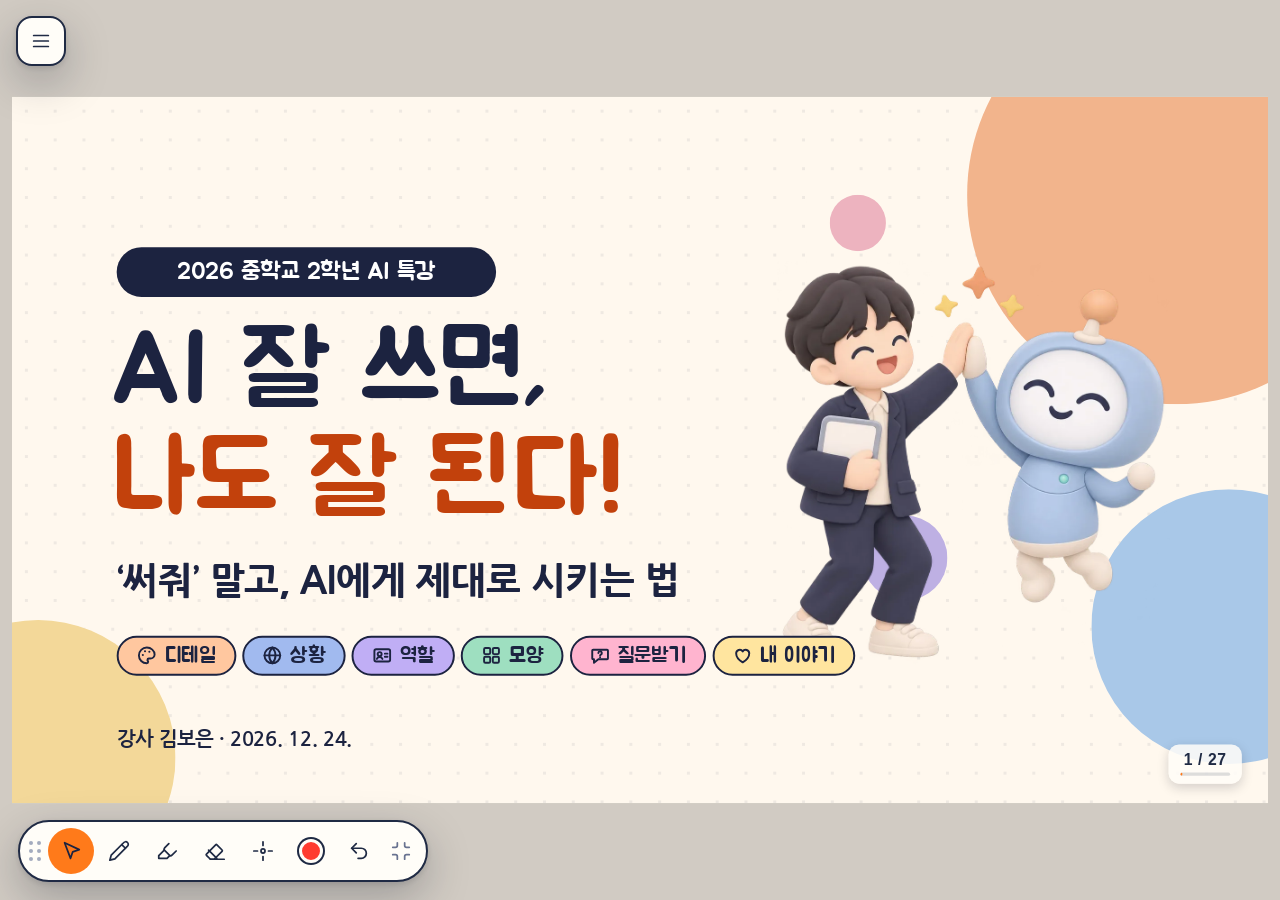
==== decks/2026-12-24-ai-prompt-class/index.html @ d8cb33c3 "프롬프트 특강 미션 2 따라 해 봐요: 보기를 수업 설계 전체 목록(세계관 10·가진 것 7·제약 6·음식 10)으로 늘리고 묶음을 가로 줄로 Co-Authored-By: Clau" ====
<!DOCTYPE html>
<html lang="ko">
<head>
<meta charset="utf-8">
<meta name="viewport" content="width=device-width, initial-scale=1">
<title>AI 잘 쓰면, 나도 잘 된다! · 중2 프롬프트 특강</title>
<link rel="preconnect" href="https://fonts.googleapis.com">
<link rel="preconnect" href="https://fonts.gstatic.com" crossorigin>
<link rel="stylesheet" href="https://fonts.googleapis.com/css2?family=Jua&family=Nanum+Gothic:wght@400;700;800&display=swap">
<style id="hz-engine-style">
/* ===== ENGINE v3.3 ===== */
/* HTMLzip 슬라이드 엔진 스타일
   - 필통·메뉴·필기·편집 UI와 모션 동작에 필요한 최소 스타일만 담는다.
   - 슬라이드의 외형(글자·색·배경)은 덱 디자인이 정한다.
   - 엔진 클래스는 모두 hz- 접두사를 쓴다. */

/* ---------- 슬라이드 구조 (JS가 없어도 내용이 보이도록) ---------- */
:where(#deck) > .slide {
  position: relative; width: 1920px; height: 1080px; overflow: hidden;
  margin: 0 auto 40px; box-sizing: border-box;
}
:where(#deck, .hz-mini) > .slide { background: var(--bg, #fff); color: var(--fg, #111); }
:is(#deck, .hz-mini) > .slide > :not(.notes) { position: absolute; box-sizing: border-box; }
:where(#deck, .hz-mini) > .slide > * { margin: 0; }
:is(#deck, .hz-mini) > .slide > .notes { display: none; }

/* ---------- 무대 ---------- */
html.hz-on, html.hz-on body {
  margin: 0; height: 100%; overflow: hidden; touch-action: none; -webkit-tap-highlight-color: transparent;
  background: var(--letterbox, color-mix(in srgb, var(--bg, #111) 82%, #000));
}
html.hz-on #deck {
  position: fixed; left: 0; top: 0; width: 1920px; height: 1080px; overflow: hidden;
  transform-origin: 0 0; transform: translate(var(--hz-x, 0px), var(--hz-y, 0px)) scale(var(--hz-s, 1));
  user-select: none; -webkit-user-select: none; -webkit-touch-callout: none; z-index: 1; contain: layout;
}
html.hz-on #deck > .slide { position: absolute; inset: 0; margin: 0; display: none; }
html.hz-on #deck > .slide.hz-active,
html.hz-on #deck > .slide.hz-leaving,
html.hz-on #deck > .slide.hz-measure { display: block; }
html.hz-on #deck > .slide.hz-measure { visibility: hidden; z-index: -1; }
html.hz-on #deck > .slide.hz-top { z-index: 2; }
html.hz-on #deck > .slide.hz-leaving, html.hz-on #deck > .slide.hz-top { backface-visibility: hidden; }

/* 등장 전·퇴장 후 상태 (엔진이 붙이는 클래스로만) */
html.hz-on .hz-pre, html.hz-on .hz-gone { visibility: hidden; }
html.hz-on .hz-struck { opacity: .38; }
.hz-fx-rel { position: relative; }
.hz-fx-host { isolation: isolate; }
.hz-fx-color, .hz-fx-color * { color: var(--accent, #3b6cf6) !important; }

/* 글자 나누기 */
.hz-w { display: inline-block; white-space: pre; }
.hz-c { display: inline-block; white-space: pre; }
.hz-caret {
  display: inline-block; width: .08em; height: 1em; margin-left: .04em; vertical-align: -.12em;
  background: currentColor; animation: hz-blink 1s steps(1) infinite;
}

/* 강조 효과 런타임 요소 */
.hz-fx-hl, .hz-fx-ul, .hz-fx-strike { position: absolute; pointer-events: none; z-index: -1; transform-origin: 0 50%; }
.hz-fx-hl { background: var(--highlight, color-mix(in srgb, var(--accent, #3b6cf6) 34%, transparent)); border-radius: .14em; }
.hz-fx-ul { background: var(--accent, #3b6cf6); border-radius: 99px; }
.hz-fx-strike { background: currentColor; border-radius: 99px; z-index: 1; }
.hz-fx-layer { position: absolute; inset: 0; pointer-events: none; }
.hz-spotlight { position: absolute; border-radius: 18px; box-shadow: 0 0 0 4000px rgba(0, 0, 0, .64); }
.hz-fx-circle { position: absolute; overflow: visible; }
.hz-fx-circle path { fill: none; stroke: var(--accent, #3b6cf6); stroke-width: 7; stroke-linecap: round; }

/* 배경 움직임 */
.hz-amb { position: absolute; inset: 0; overflow: hidden; pointer-events: none; }
.hz-blob { position: absolute; border-radius: 50%; filter: blur(70px); background: var(--accent, #3b6cf6); }
.hz-blob:nth-child(3n+2) { background: var(--accent-2, var(--fg, #888)); }
.hz-amb-grad {
  position: absolute; left: -50%; top: -50%; width: 200%; height: 200%;
  background:
    radial-gradient(closest-side at 30% 35%, color-mix(in srgb, var(--accent, #3b6cf6) 30%, transparent), transparent),
    radial-gradient(closest-side at 70% 65%, color-mix(in srgb, var(--accent-2, #6aa3ff) 26%, transparent), transparent);
}
.hz-amb canvas { position: absolute; inset: 0; width: 100%; height: 100%; }
.hz-sparkle { position: absolute; pointer-events: none; color: var(--accent-2, #ffd34d); font-size: 34px; line-height: 1; z-index: 3; }

/* ---------- 상호작용 ---------- */
[data-interact] { cursor: pointer; }
[data-interact="flip"] { perspective: 1800px; }
[data-interact="flip"] > .front, [data-interact="flip"] > .back {
  position: absolute; inset: 0; backface-visibility: hidden; -webkit-backface-visibility: hidden;
  transition: transform .7s cubic-bezier(.2, .8, .2, 1);
}
[data-interact="flip"] > .back { transform: rotateY(180deg); }
[data-interact="flip"].hz-flipped > .front { transform: rotateY(-180deg); }
[data-interact="flip"].hz-flipped > .back { transform: rotateY(0deg); }
html.hz-m-off [data-interact="flip"] > * { transition: none; }

.hz-cover {
  position: absolute; inset: 0; z-index: 6; display: flex; align-items: center; justify-content: center;
  background: var(--cover-bg, var(--accent, #3b6cf6)); color: var(--cover-fg, #fff);
  font-size: var(--cover-size, 40px); font-weight: 700; border-radius: inherit; cursor: pointer; text-align: center; padding: 0 24px;
}
[data-option] { cursor: pointer; }
.hz-correct { outline: 6px solid #22c55e; outline-offset: 6px; }
.hz-wrong { opacity: .42; }
[data-interact="zoom"] { cursor: zoom-in; }
.hz-zoomed { z-index: 50 !important; cursor: zoom-out; }
.hz-backdrop { position: absolute; inset: 0; z-index: 49; background: rgba(0, 0, 0, .66); }
[data-spot] {
  position: absolute; width: 40px; height: 40px; margin: -20px 0 0 -20px; border-radius: 50%;
  background: var(--accent, #3b6cf6); border: 4px solid #fff; box-sizing: border-box;
  animation: hz-ping 1.8s ease-out infinite; cursor: pointer; z-index: 2;
}
/* 점은 작게 보이되, 손가락으로 누르는 범위는 넓게 (무대 기준 100px) */
[data-spot]::before { content: ""; position: absolute; left: 50%; top: 50%; width: 100px; height: 100px; margin: -50px 0 0 -50px; border-radius: 50%; }
.hz-tip {
  position: absolute; z-index: 8; max-width: 420px; padding: 14px 20px; border-radius: 14px;
  background: #111; color: #fff; font-size: 26px; line-height: 1.4; box-shadow: 0 16px 40px rgba(0, 0, 0, .35);
  pointer-events: none;
}
.hz-hint {
  position: absolute; right: -14px; top: -18px; z-index: 7; padding: 6px 14px; border-radius: 99px;
  background: #111; color: #fff; font-size: 28px; font-weight: 700; line-height: 1.2; pointer-events: none;
  animation: hz-bob 1.6s ease-in-out infinite;
}
[data-spot] { transition: opacity .35s, scale .35s cubic-bezier(0.34, 1.56, 0.64, 1); }
.hz-spots-hidden [data-spot] { opacity: 0; scale: .2; pointer-events: none; }
.hz-spots-hidden { cursor: pointer; }
.hz-spot-zoom {
  position: absolute; right: 12px; bottom: 12px; z-index: 3; width: 64px; height: 64px; border-radius: 50%;
  border: 3px solid #fff; background: rgba(17, 17, 17, .72); color: #fff; font: 700 34px/1 system-ui, sans-serif;
  display: grid; place-items: center; cursor: zoom-in; padding: 0;
}
.hz-spot-zoom::before { content: ""; position: absolute; inset: -18px; }
.hz-zoomed .hz-spot-zoom { display: none; }
@media print { .hz-spot-zoom { display: none; } }
@media print { .hz-spots-hidden [data-spot] { opacity: 1; scale: 1; } }
html.hz-m-off [data-spot], html.hz-m-calm [data-spot],
html.hz-m-off .hz-hint, html.hz-m-calm .hz-hint, html.hz-m-off .hz-caret { animation: none; }

/* ---------- 수업 위젯 (§4.6) ----------
   기본 모양은 덱 변수(--bg, --fg, --accent, --accent-2, 있으면 --surface)를 따른다.
   모두 :where()로 감싸 특이도를 0으로 두었다. 덱 디자인에서 자유롭게 덮어쓴다.
   모양은 CSS만으로 그려서 저장 파일·썸네일·인쇄에도 그대로 보이고, 엔진은 움직임만 더한다.
   썸네일·점검(엔진 UI 안)과 무대에서 크기가 같도록 위젯 안쪽은 border-box로 고정한다. */
[data-widget], [data-widget] *, [data-widget]::before, [data-widget]::after, [data-widget] *::before, [data-widget] *::after { box-sizing: border-box; }

/* chat: AI 채팅 화면 모형. 말풍선(<p data-from="me|ai">)이 단계마다 나온다 */
:where([data-widget="chat"]) {
  display: flex; flex-direction: column; align-items: flex-start; gap: .5em;
  padding: 2.7em 1em 3.5em; overflow: hidden;
  background: var(--surface, #fff); color: var(--fg, #111); border-radius: 1em;
  box-shadow: 0 0 0 3px color-mix(in srgb, var(--fg, #111) 12%, transparent), 0 .5em 1.4em rgba(0, 0, 0, .12);
  line-height: 1.45;
}
:where([data-widget="chat"])::before {
  content: "AI 채팅"; position: absolute; left: 0; right: 0; top: 0; height: 2.6em; padding: 0 1em 0 2.4em;
  display: flex; align-items: center; font-size: .78em; font-weight: 700;
  border-bottom: 2px solid color-mix(in srgb, var(--fg, #111) 10%, transparent);
  background: radial-gradient(circle at 1.3em 50%, var(--accent, #3b6cf6) .34em, transparent .36em);
}
:where([data-widget="chat"][data-title])::before { content: attr(data-title); }
:where([data-widget="chat"])::after {
  content: "메시지를 입력하세요"; position: absolute; left: 1em; right: 1em; bottom: 1em; height: 2.6em;
  display: flex; align-items: center; padding: 0 3.4em 0 1.2em; border-radius: 1.3em; font-size: .78em;
  color: color-mix(in srgb, var(--fg, #111) 50%, transparent);
  background:
    radial-gradient(circle at calc(100% - 1.3em) 50%, var(--accent, #3b6cf6) .9em, transparent .93em),
    color-mix(in srgb, var(--fg, #111) 5%, var(--surface, #fff));
  box-shadow: inset 0 0 0 2px color-mix(in srgb, var(--fg, #111) 10%, transparent);
}
:where([data-widget="chat"]) > :where([data-from]) {
  position: relative; max-width: 84%; margin: 0; padding: .45em .8em; border-radius: .9em;
  overflow-wrap: anywhere; word-break: keep-all; transition: color .25s;
}
:where([data-widget="chat"]) > :where([data-from="me"]) {
  align-self: flex-end; background: var(--accent, #3b6cf6); color: var(--accent-ink, #fff); border-bottom-right-radius: .25em;
}
:where([data-widget="chat"]) > :where([data-from="ai"]) {
  background: color-mix(in srgb, var(--fg, #111) 7%, var(--surface, #fff)); border-bottom-left-radius: .25em;
}
/* 프로필 자리: 덱의 흔한 초기화(.slide p { margin: 0 })에 지지 않도록 이것만 특이도를 둔다 */
[data-widget="chat"] > [data-from="ai"] { margin-left: 1.8em; }
:where([data-widget="chat"]) > :where([data-from="ai"])::before {
  content: "AI"; position: absolute; left: -3.3em; bottom: 0; width: 2.6em; height: 2.6em; border-radius: 50%;
  display: grid; place-items: center; font-size: .52em; font-weight: 800; line-height: 1;
  background: var(--fg, #111); color: var(--bg, #fff);
}
/* 파일·사진을 보낸 말풍선: 앞에 문서 아이콘 */
:where([data-widget="chat"]) > :where([data-kind="doc"]) { padding-left: 2.2em; font-weight: 600; }
:where([data-widget="chat"]) > :where([data-kind="doc"])::after {
  content: ""; position: absolute; left: .75em; top: .58em; width: 1em; height: 1.2em; background: currentColor;
  -webkit-mask: url("data:image/svg+xml,%3Csvg xmlns='http://www.w3.org/2000/svg' viewBox='0 0 20 24' fill='none' stroke='black' stroke-width='2.2' stroke-linejoin='round'%3E%3Cpath d='M3 1.5h9.5L18 7v15.5H3z'/%3E%3Cpath d='M12.5 1.5V7H18M6.5 12.5h8M6.5 17h8'/%3E%3C/svg%3E") center / contain no-repeat;
  mask: url("data:image/svg+xml,%3Csvg xmlns='http://www.w3.org/2000/svg' viewBox='0 0 20 24' fill='none' stroke='black' stroke-width='2.2' stroke-linejoin='round'%3E%3Cpath d='M3 1.5h9.5L18 7v15.5H3z'/%3E%3Cpath d='M12.5 1.5V7H18M6.5 12.5h8M6.5 17h8'/%3E%3C/svg%3E") center / contain no-repeat;
}
/* AI 답: '입력 중' 점이 잠깐 보인 뒤 글이 나타난다 */
:where([data-widget="chat"]) > .hz-typing { color: transparent !important; min-width: 3.4em; }
:where([data-widget="chat"]) > .hz-typing > :not(.hz-dots), :where([data-widget="chat"]) > .hz-typing::after { visibility: hidden; }
.hz-dots { position: absolute; left: .8em; top: .45em; height: 1.45em; display: flex; align-items: center; gap: .26em; }
.hz-dots > i { width: .36em; height: .36em; border-radius: 50%; background: var(--fg, #111); animation: hz-dot 1s ease-in-out infinite; }
.hz-dots > i:nth-child(2) { animation-delay: .15s; }
.hz-dots > i:nth-child(3) { animation-delay: .3s; }
@keyframes hz-dot { 0%, 60%, 100% { transform: none; opacity: .3; } 30% { transform: translateY(-.25em); opacity: .85; } }

/* chapter: 섹션 시작 화면. data-num(큰 번호), data-part(꼬리표), 안에 제목과 부제 */
:where([data-widget="chapter"]) {
  display: flex; flex-direction: column; justify-content: center; align-items: flex-start; gap: 30px;
  padding: 0 160px; overflow: hidden; isolation: isolate;
  background: var(--accent, #3b6cf6); color: var(--accent-ink, #fff);
  background-image:
    radial-gradient(circle at 86% 18%, transparent 70px, color-mix(in srgb, var(--accent-ink, #fff) 30%, transparent) 72px 84px, transparent 86px),
    radial-gradient(circle at 95% 64%, color-mix(in srgb, var(--accent-2, #ffd34d) 85%, transparent) 0 22px, transparent 24px);
}
:where([data-widget="chapter"])::before {
  content: attr(data-num); position: absolute; right: 70px; bottom: 0; z-index: -1; pointer-events: none; overflow: hidden;
  font-size: 760px; font-weight: 900; line-height: .82; letter-spacing: -.05em; opacity: .16;
}
:where([data-widget="chapter"])::after {
  content: attr(data-part); order: -1; padding: 10px 30px; border-radius: 99px;
  background: var(--accent-ink, #fff); color: var(--accent, #3b6cf6); font-size: 34px; font-weight: 800; letter-spacing: .06em;
}
:where([data-widget="chapter"]:not([data-part]))::after { display: none; }
:where([data-widget="chapter"]) > :where(h1, h2) { margin: 0; font-size: 132px; line-height: 1.1; font-weight: 800; letter-spacing: -.02em; }
:where([data-widget="chapter"]) > :where(p) { margin: 0; font-size: 46px; line-height: 1.4; opacity: .92; }
.hz-ch-bands { position: absolute; inset: 0; z-index: 40; overflow: hidden; pointer-events: none; }
.hz-ch-bands > i { position: absolute; top: -10%; bottom: -10%; left: -32%; width: 24%; }
.hz-ch-fx { position: absolute; inset: 0; z-index: -1; pointer-events: none; }
.hz-ch-fx > * { position: absolute; }
.hz-ch-fx > .hz-ch-shape > i { display: block; width: 100%; height: 100%; box-sizing: border-box; }
.hz-ch-ring > i { border: 11px solid currentColor; border-radius: 50%; }
.hz-ch-dot > i { background: currentColor; border-radius: 50%; }
.hz-ch-plus > i { background: linear-gradient(currentColor, currentColor) center / 100% 24% no-repeat, linear-gradient(currentColor, currentColor) center / 24% 100% no-repeat; }
.hz-ch-bit { width: 22px; height: 12px; border-radius: 3px; }

/* autocomplete: 휴대폰 키보드 추천 단어 모형. 입력창·추천 단어·키보드는 엔진이 붙인다(hz-ac- 접두사, 저장할 때 빠짐) */
:where([data-widget="autocomplete"]) {
  display: flex; flex-direction: column; gap: 20px; padding: 28px; overflow: hidden; border-radius: 36px;
  background: var(--surface, #fff); color: var(--fg, #111);
  box-shadow: 0 0 0 3px color-mix(in srgb, var(--fg, #111) 12%, transparent), 0 .5em 1.4em rgba(0, 0, 0, .12);
}
:where(.hz-ac-field) {
  flex: none; min-height: 150px; padding: 18px 24px; border-radius: 20px; font-size: 46px; font-weight: 700; line-height: 1.35;
  background: color-mix(in srgb, var(--fg, #111) 4%, var(--surface, #fff)); box-shadow: inset 0 0 0 3px color-mix(in srgb, var(--fg, #111) 10%, transparent);
}
:where(.hz-ac-caret) { display: inline-block; width: 4px; height: 1em; margin-left: 4px; vertical-align: -.12em; background: var(--accent, #3b6cf6); animation: hz-blink 1s steps(1) infinite; }
:where(.hz-ac-sugg) { flex: none; display: grid; grid-template-columns: repeat(3, 1fr); border-radius: 18px; overflow: hidden; background: color-mix(in srgb, var(--fg, #111) 8%, var(--surface, #fff)); }
:where(.hz-ac-sugg) > span {
  min-height: 84px; display: flex; align-items: center; justify-content: center; padding: 10px; text-align: center;
  font-size: 36px; font-weight: 700; color: color-mix(in srgb, var(--fg, #111) 78%, var(--surface, #fff));
  border-right: 2px solid color-mix(in srgb, var(--fg, #111) 10%, transparent); transition: background .15s, color .15s;
}
:where(.hz-ac-sugg) > span:last-child { border-right: 0; }
:where(.hz-ac-sugg) > span:nth-child(2) { color: var(--fg, #111); font-weight: 800; }
:where(.hz-ac-sugg) > span.hz-ac-pick { background: var(--accent-2, #ffd34d); color: var(--fg, #111); }
:where(.hz-ac-kb) { flex: none; display: flex; flex-direction: column; gap: 10px; }
:where(.hz-ac-kb) > div { display: flex; justify-content: center; gap: 10px; }
:where(.hz-ac-kb) span {
  width: 64px; height: 58px; border-radius: 12px; display: flex; align-items: center; justify-content: center; font-size: 28px; font-weight: 700;
  background: color-mix(in srgb, var(--fg, #111) 5%, var(--surface, #fff)); color: color-mix(in srgb, var(--fg, #111) 70%, var(--surface, #fff));
  box-shadow: inset 0 0 0 2px color-mix(in srgb, var(--fg, #111) 10%, transparent);
}
html.hz-m-off .hz-ac-caret { animation: none; }

/* unlock: 잠금 카드 묶음. 단계 없는 카드는 늘 잠겨 있고(data-open이면 열림), 단계 카드는 그 단계 전까지 hz-locked */
:where([data-widget="unlock"]) { display: flex; gap: 22px; }
:where([data-widget="unlock"]) > :where([data-card]) { position: relative; transition: filter .35s, opacity .35s; }
:where([data-widget="unlock"]) > :where([data-card]:not([data-open]):not([data-step]), [data-card].hz-locked) { filter: grayscale(1); opacity: .62; }
:where([data-widget="unlock"]) > :where([data-card])::after, :where(.hz-ul-fly) {
  content: ""; position: absolute; right: 12px; top: 12px; z-index: 2; width: 58px; height: 58px; border-radius: 50%; pointer-events: none;
  background: var(--fg, #111) url("data:image/svg+xml,%3Csvg xmlns='http://www.w3.org/2000/svg' viewBox='0 0 24 24' fill='none' stroke='white' stroke-width='2.2' stroke-linecap='round' stroke-linejoin='round'%3E%3Crect x='5' y='10.5' width='14' height='10' rx='2'/%3E%3Cpath d='M8.5 10.5V7.5a3.5 3.5 0 0 1 7 0v3'/%3E%3C/svg%3E") center / 52% no-repeat;
  box-shadow: 0 0 0 4px var(--bg, #fff); display: none;
}
:where([data-widget="unlock"]) > :where([data-card]:not([data-open]):not([data-step]), [data-card].hz-locked)::after, :where(.hz-ul-fly) { display: block; }
:where(.hz-ul-burst) {
  position: absolute; left: -30%; top: -30%; width: 160%; height: 160%; border-radius: 50%; pointer-events: none; z-index: 3;
  background: radial-gradient(circle, color-mix(in srgb, var(--accent-2, #ffd34d) 85%, #fff) 0 22%, color-mix(in srgb, var(--accent-2, #ffd34d) 35%, transparent) 40%, transparent 66%);
}

.hz-wi { width: 1em; height: 1em; fill: none; stroke: currentColor; stroke-width: 2; stroke-linecap: round; stroke-linejoin: round; flex: none; vertical-align: -.14em; }

/* 그림 자리 (§6.3): 넣은 사진이 찌그러지지 않게 (특이도 0, 덱 디자인에서 바꿀 수 있다) */
:where(img[data-placeholder]) { object-fit: cover; }

/* 영상 파일이 없을 때 (§6.3) */
.hz-video-missing {
  position: absolute; inset: 0; z-index: 2; display: flex; flex-direction: column; align-items: center; justify-content: center; gap: 14px;
  padding: 30px; text-align: center; border-radius: inherit; box-sizing: border-box;
  background: #1b2033; color: #fff; border: 4px dashed rgba(255, 255, 255, .45); font-size: 44px; font-weight: 800; line-height: 1.3;
}
.hz-video-missing .hz-wi { width: 110px; height: 110px; stroke-width: 1.6; }
.hz-video-missing small { font-size: 30px; font-weight: 700; color: #d6dcf0; }

/* ---------- 엔진 UI 공통: 종이 패널 ---------- */
#hz-ui {
  --hz-font: Pretendard, "Pretendard Variable", "Apple SD Gothic Neo", "Malgun Gothic", "Noto Sans KR", system-ui, sans-serif;
  --hz-paper: #fffdf8; --hz-paper-2: #f3efe5; --hz-paper-3: #e8e2d4;
  --hz-ink: #1f2a44; --hz-sub: #687290; --hz-line: rgba(31, 42, 68, .14);
  --hz-accent: var(--accent, #3b6cf6); --hz-on-accent: var(--accent-ink, #fff);
  --hz-shadow: 0 16px 44px rgba(12, 18, 34, .26), 0 2px 6px rgba(12, 18, 34, .12);
  font-family: var(--hz-font); color: var(--hz-ink);
}
#hz-ui *, #hz-ui *::before, #hz-ui *::after { box-sizing: border-box; }
:where(#hz-ui) button { font-family: inherit; color: inherit; } /* 버튼 클래스의 글자색이 이기도록 구체도 0 */
#hz-ui svg.hz-i { width: 22px; height: 22px; fill: none; stroke: currentColor; stroke-width: 1.9; stroke-linecap: round; stroke-linejoin: round; flex: none; }
.hz-paper { background: var(--hz-paper); color: var(--hz-ink); box-shadow: var(--hz-shadow); border: 1px solid var(--hz-line); }

/* 필통: 아이콘만 담은 캡슐 */
.hz-case {
  position: fixed; z-index: 30; display: flex; align-items: center; gap: 2px; padding: 6px 8px 6px 4px;
  border-radius: 99px; background: var(--hz-paper); border: 2px solid var(--hz-ink); box-shadow: var(--hz-shadow);
  touch-action: none;
}
html.hz-case-v .hz-case { flex-direction: column; padding: 4px 6px 8px; }
.hz-grip { width: 22px; height: 40px; display: grid; grid-template-columns: repeat(2, 4px); grid-auto-rows: 4px; gap: 4px; align-content: center; justify-content: center; cursor: grab; touch-action: none; }
html.hz-case-v .hz-grip { width: 40px; height: 22px; grid-template-columns: repeat(3, 4px); }
.hz-grip i { width: 4px; height: 4px; border-radius: 50%; background: #a3abbe; }
.hz-tb {
  appearance: none; border: 0; background: transparent; cursor: pointer; padding: 0;
  width: 46px; height: 46px; border-radius: 50%; display: grid; place-items: center; flex: none;
}
.hz-tb:hover { background: var(--hz-paper-2); }
.hz-tb.hz-pressed { background: var(--hz-accent); color: var(--hz-on-accent); }
.hz-tb:focus-visible, .hz-tile:focus-visible, .hz-btn:focus-visible { outline: 3px solid var(--hz-accent); outline-offset: 1px; }
.hz-tb[data-cmd="fold"] { width: 34px; color: var(--hz-sub); }
.hz-swatch { display: block; width: 24px; height: 24px; border-radius: 50%; border: 3px solid var(--hz-paper); box-shadow: 0 0 0 2px var(--hz-ink); }
.hz-case-mini {
  position: fixed; z-index: 30; display: none; place-items: center; width: 58px; height: 58px; border-radius: 50%;
  background: var(--hz-paper); border: 2px solid var(--hz-ink); box-shadow: var(--hz-shadow), inset 0 0 0 4px var(--hz-paper), inset 0 0 0 6px var(--hz-accent);
  cursor: pointer; padding: 0; appearance: none;
}
html.hz-case-folded .hz-case { display: none; }
html.hz-case-folded .hz-case-mini { display: grid; }

/* 메뉴 버튼과 넘김 화살표 */
.hz-menu-btn {
  position: fixed; z-index: 31; left: 16px; top: 16px; width: 50px; height: 50px; border-radius: 16px; padding: 0;
  display: grid; place-items: center; cursor: pointer; appearance: none;
  background: var(--hz-paper); border: 2px solid var(--hz-ink); box-shadow: var(--hz-shadow);
}
.hz-menu-btn .hz-dot { position: absolute; right: -4px; top: -4px; width: 14px; height: 14px; border-radius: 50%; background: #f5a524; border: 2px solid var(--hz-paper); display: none; }
.hz-menu-btn.hz-has-issue .hz-dot { display: block; }
html.hz-drawer-open .hz-menu-btn { visibility: hidden; }
.hz-nav {
  position: fixed; z-index: 29; top: 50%; width: 58px; height: 96px; margin-top: -48px; padding: 0; border: 0; appearance: none; cursor: pointer;
  display: grid; place-items: center; border-radius: 20px; color: #fff; background: rgba(20, 26, 40, .32);
  backdrop-filter: blur(6px); opacity: 0; pointer-events: none; transition: opacity .3s ease;
}
.hz-nav svg.hz-i { width: 36px; height: 36px; stroke-width: 2.4; }
.hz-nav-l { left: 14px; } .hz-nav-r { right: 14px; }
html.hz-moving .hz-nav { opacity: 1; pointer-events: auto; }
.hz-nav:hover { background: rgba(20, 26, 40, .5); }
@media (hover: none) { .hz-nav { opacity: .5; pointer-events: auto; } }
html.hz-nonav .hz-nav, html.hz-editing .hz-nav, html.hz-drawer-open .hz-nav-l { display: none; }

/* 메뉴 서랍 */
.hz-drawer {
  position: fixed; z-index: 40; left: 0; top: 0; bottom: 0; width: 340px; display: flex; flex-direction: column;
  background: var(--hz-paper); border-radius: 0 26px 26px 0; box-shadow: 18px 0 50px rgba(12, 18, 34, .28);
  transform: translateX(-104%); transition: transform .24s cubic-bezier(.2, .8, .2, 1); visibility: hidden;
}
.hz-drawer.hz-open { transform: none; visibility: visible; }
.hz-dr-head { display: flex; align-items: center; gap: 8px; padding: 16px 14px 10px 18px; }
.hz-dr-tabs { flex: 1; display: flex; gap: 4px; padding: 4px; border-radius: 14px; background: var(--hz-paper-2); }
.hz-dr-tabs button {
  flex: 1; appearance: none; border: 0; height: 36px; border-radius: 11px; background: transparent; cursor: pointer;
  font-size: 15px; font-weight: 800; color: var(--hz-sub);
}
.hz-dr-tabs button.hz-sel { background: var(--hz-paper); color: var(--hz-ink); box-shadow: 0 1px 4px rgba(12, 18, 34, .14); }
.hz-dr-body { flex: 1; overflow-y: auto; padding: 4px 18px 24px; display: none; }
.hz-dr-body.hz-sel { display: block; }
.hz-dr-sec h4 { margin: 16px 2px 10px; font-size: 13px; font-weight: 800; color: var(--hz-sub); letter-spacing: .02em; }
.hz-tiles { display: grid; grid-template-columns: repeat(3, 1fr); gap: 10px; }
.hz-tile {
  appearance: none; border: 0; cursor: pointer; height: 92px; border-radius: 18px; padding: 8px 4px;
  background: var(--hz-paper-2); display: flex; flex-direction: column; align-items: center; justify-content: center; gap: 8px;
  font-size: 14px; font-weight: 800; line-height: 1.2; text-align: center; word-break: keep-all;
}
.hz-tile svg.hz-i { width: 28px; height: 28px; }
.hz-tile:hover { background: var(--hz-paper-3); }
.hz-tile.hz-pressed { background: var(--hz-ink); color: #fff; }
.hz-tile.hz-warn { box-shadow: inset 0 0 0 2px #f5a524; }
.hz-x { appearance: none; border: 0; background: transparent; width: 40px; height: 40px; border-radius: 12px; display: grid; place-items: center; cursor: pointer; }
.hz-x:hover { background: var(--hz-paper-2); }

/* 슬라이드 탭(썸네일) */
.hz-thumbs-tools { display: none; flex-wrap: wrap; gap: 6px; margin: 8px 0 12px; }
html.hz-editing .hz-thumbs-tools { display: flex; }
.hz-thumb { position: relative; margin: 0 0 14px; cursor: pointer; border-radius: 12px; padding: 4px; }
.hz-thumb-frame { width: 288px; height: 162px; overflow: hidden; border-radius: 10px; outline: 1px solid var(--hz-line); position: relative; }
.hz-thumb.hz-cur .hz-thumb-frame { outline: 3px solid var(--hz-accent); }
.hz-thumb.hz-hid .hz-thumb-frame { opacity: .35; }
.hz-thumb.hz-hid .hz-thumb-label::after { content: " · 숨김"; }
.hz-thumb-label { font-size: 13px; font-weight: 700; color: var(--hz-sub); margin-top: 6px; white-space: nowrap; overflow: hidden; text-overflow: ellipsis; }
.hz-thumb.hz-drop-before::before, .hz-thumb.hz-drop-after::after {
  content: ""; position: absolute; left: 4px; right: 4px; height: 3px; border-radius: 3px; background: var(--hz-accent);
}
.hz-thumb.hz-drop-before::before { top: -9px; }
.hz-thumb.hz-drop-after::after { bottom: -9px; }
.hz-thumb.hz-dragging { opacity: .4; }
.hz-thumb-grip {
  position: absolute; right: 10px; top: 10px; z-index: 2; width: 30px; height: 40px; border-radius: 10px;
  display: grid; grid-template-columns: repeat(2, 4px); grid-auto-rows: 4px; gap: 4px; align-content: center; justify-content: center;
  background: var(--hz-paper); box-shadow: 0 2px 8px rgba(12, 18, 34, .25); cursor: grab; touch-action: none;
}
.hz-thumb-grip i { width: 4px; height: 4px; border-radius: 50%; background: #8a93a8; }

/* 좁은 화면(태블릿)의 편집 화면: 서랍·속성 패널을 줄이고 도구 막대는 아이콘만 */
html.hz-compact.hz-editing .hz-drawer { width: 236px; }
html.hz-compact .hz-dr-body { padding-left: 14px; padding-right: 14px; }
html.hz-compact .hz-thumb-frame { width: 192px; height: 108px; }
html.hz-compact .hz-thumb-frame .hz-mini { transform: scale(.1); }
html.hz-compact .hz-thumbs-tools .hz-mini-btn { padding: 0 8px; }
html.hz-compact .hz-editbar { left: 236px; right: 0; padding: 0 6px; }
html.hz-compact .hz-editbar .hz-lbl { display: none; }
html.hz-compact .hz-editbar .hz-btn { min-width: 40px; padding: 0 4px; }
html.hz-compact .hz-editbar .hz-sep { margin: 0 2px; }
html.hz-compact .hz-props { width: 272px; top: 60px; }
.hz-mini {
  position: absolute; left: 0; top: 0; width: 1920px; height: 1080px; overflow: hidden;
  transform-origin: 0 0; pointer-events: none; background: var(--bg, #fff);
}
.hz-mini > .slide { position: absolute; inset: 0; display: block !important; overflow: hidden; margin: 0; }
.hz-thumb-frame .hz-mini { transform: scale(.15); }

/* 작은 버튼 (칠판 막대·타이머·패널 안) */
.hz-mini-btn {
  appearance: none; border: 0; background: transparent; cursor: pointer;
  height: 34px; min-width: 34px; padding: 0 10px; border-radius: 99px; font-size: 13px; font-weight: 700;
  display: inline-flex; align-items: center; justify-content: center; gap: 5px;
}
.hz-mini-btn:hover { background: var(--hz-paper-2); }
.hz-mini-btn svg.hz-i { width: 17px; height: 17px; }

/* ---------- 오버레이 (무대와 같은 좌표계) ---------- */
.hz-overlay {
  position: fixed; left: 0; top: 0; width: 1920px; height: 1080px; z-index: 10; pointer-events: none;
  transform-origin: 0 0; transform: translate(var(--hz-x, 0px), var(--hz-y, 0px)) scale(var(--hz-s, 1));
}
.hz-overlay canvas { position: absolute; left: 0; top: 0; width: 1920px; height: 1080px; }
.hz-board-bg { position: absolute; inset: 0; display: none; background: var(--board, #1f3029); }
.hz-board-bg::after {
  content: ""; position: absolute; inset: 0;
  background: radial-gradient(ellipse at 50% 40%, rgba(255, 255, 255, .05), transparent 70%);
}
html.hz-boarding .hz-board-bg { display: block; }
.hz-input { position: absolute; inset: 0; pointer-events: none; touch-action: none; }
html.hz-drawing .hz-input { pointer-events: auto; }
html.hz-tool-pen .hz-input, html.hz-tool-hl .hz-input { cursor: crosshair; }
html.hz-tool-eraser .hz-input, html.hz-tool-laser .hz-input { cursor: none; }
html.hz-editing .hz-ink, html.hz-editing .hz-board-bg { display: none; }
html.hz-full.hz-nocursor.hz-tool-hand, html.hz-full.hz-nocursor.hz-tool-hand * { cursor: none !important; }

/* 페이지 꼬리표 (무대 오른쪽 아래) */
.hz-page {
  position: absolute; right: 40px; bottom: 30px; z-index: 3; pointer-events: none;
  min-width: 112px; padding: 10px 18px 12px; border-radius: 16px; text-align: center;
  background: rgba(255, 253, 248, .86); color: #1f2a44; box-shadow: 0 6px 18px rgba(12, 18, 34, .18);
  font-family: Pretendard, "Apple SD Gothic Neo", "Malgun Gothic", "Noto Sans KR", sans-serif;
}
.hz-page b { display: block; font-size: 24px; font-weight: 800; letter-spacing: .04em; line-height: 1.1; }
.hz-page i { display: block; height: 5px; margin-top: 7px; border-radius: 99px; background: rgba(31, 42, 68, .15); overflow: hidden; }
.hz-page i span { display: block; height: 100%; width: 0; border-radius: 99px; background: var(--accent, #3b6cf6); transition: width .4s cubic-bezier(.2, .8, .2, 1); }
html.hz-full .hz-page { opacity: .55; }
html.hz-full.hz-nopage .hz-page { display: none; }

/* 칠판 막대 */
.hz-boardbar {
  position: fixed; z-index: 31; top: 16px; left: 50%; transform: translateX(-50%); display: none;
  align-items: center; gap: 2px; padding: 5px 6px 5px 18px; border-radius: 99px; font-size: 14px; font-weight: 800;
  background: var(--hz-paper); border: 2px solid var(--hz-ink); box-shadow: var(--hz-shadow);
}
html.hz-boarding .hz-boardbar { display: flex; }

/* ---------- 전체 화면: 슬라이드와 페이지 꼬리표만 ---------- */
html.hz-full .hz-chrome { display: none !important; }
html.hz-full.hz-reveal .hz-menu-btn.hz-chrome { display: grid !important; animation: hz-pop-in .2s ease-out; }
html.hz-full.hz-reveal:not(.hz-case-folded) .hz-case.hz-chrome { display: flex !important; animation: hz-pop-in .2s ease-out; }
html.hz-full.hz-reveal.hz-case-folded .hz-case-mini.hz-chrome { display: grid !important; animation: hz-pop-in .2s ease-out; }
html.hz-full.hz-reveal.hz-boarding .hz-boardbar.hz-chrome { display: flex !important; }

/* ---------- 팝오버·토스트·타이머 ---------- */
.hz-pop {
  position: fixed; z-index: 60; display: none; padding: 16px; min-width: 230px;
  background: var(--hz-paper); border: 1px solid var(--hz-line); border-radius: 20px; box-shadow: var(--hz-shadow);
}
.hz-pop.hz-show { display: block; animation: hz-fade-in .14s ease-out; }
.hz-pop h4 { margin: 0 0 8px; font-size: 12px; color: var(--hz-sub); font-weight: 800; }
.hz-row { display: flex; gap: 8px; align-items: center; flex-wrap: wrap; }
.hz-row + h4 { margin-top: 14px; }
.hz-sw { width: 32px; height: 32px; border-radius: 50%; border: 3px solid var(--hz-paper); cursor: pointer; padding: 0; box-shadow: 0 0 0 1px var(--hz-line); }
.hz-sw.hz-sel { box-shadow: 0 0 0 3px var(--hz-ink); }
.hz-wd { width: 46px; height: 36px; border-radius: 12px; border: 0; background: var(--hz-paper-2); cursor: pointer; display: flex; align-items: center; justify-content: center; }
.hz-wd.hz-sel { background: var(--hz-ink); }
.hz-wd i { display: block; border-radius: 99px; background: var(--hz-ink); width: 22px; }
.hz-wd.hz-sel i { background: #fff; }
.hz-emoji-grid { display: grid; grid-template-columns: repeat(8, 36px); gap: 4px; }
.hz-emoji-grid button { width: 36px; height: 36px; font-size: 22px; border: 0; background: transparent; border-radius: 8px; cursor: pointer; }
.hz-emoji-grid button:hover { background: var(--hz-paper-2); }
.hz-emoji-grid button { display: grid; place-items: center; padding: 0; color: var(--hz-ink); }
.hz-emoji-grid + h4 { margin-top: 14px; }

.hz-toast {
  position: fixed; z-index: 1100; top: 22px; left: 50%; transform: translate(-50%, -10px); opacity: 0;
  padding: 11px 20px; border-radius: 16px; background: #1f2a44; color: #fff;
  font-size: 14px; font-weight: 700; pointer-events: none; transition: opacity .2s, transform .2s;
  box-shadow: 0 10px 30px rgba(12, 18, 34, .3);
}
.hz-toast.hz-show { opacity: 1; transform: translate(-50%, 0); }
html.hz-editing .hz-toast { top: 76px; }

/* 그림 넣기 창 (§6.3) */
.hz-phbar {
  position: fixed; z-index: 1050; left: 50%; bottom: 22px; transform: translate(-50%, 12px); opacity: 0; pointer-events: none;
  display: flex; align-items: center; gap: 10px; max-width: calc(100vw - 32px); padding: 7px 7px 7px 18px; border-radius: 99px;
  background: var(--hz-paper); color: var(--hz-ink); border: 2px solid var(--hz-ink); box-shadow: var(--hz-shadow);
  font-size: 14px; font-weight: 800; transition: opacity .2s, transform .2s;
}
.hz-phbar.hz-show { opacity: 1; transform: translate(-50%, 0); pointer-events: auto; }
.hz-phbar .hz-b { height: 36px; border-radius: 99px; }
.hz-phbar .hz-x { width: 36px; height: 36px; border-radius: 50%; color: var(--hz-ink); }
.hz-modal.hz-ph-modal { width: min(900px, 100%); display: flex; flex-direction: column; overflow: hidden; }
.hz-ph-sum { font-weight: 700; }
.hz-ph-list { display: grid; gap: 10px; flex: 1 1 auto; min-height: 0; overflow: auto; padding-right: 4px; overscroll-behavior: contain; }
.hz-ph-row {
  display: grid; grid-template-columns: 190px minmax(0, 1fr); gap: 16px; align-items: start;
  padding: 12px; border: 1px solid var(--hz-line); border-radius: 16px; background: var(--hz-paper);
}
.hz-ph-row.hz-done { background: var(--hz-paper-2); }
.hz-ph-drop {
  appearance: none; width: 190px; height: 128px; display: grid; place-content: center; justify-items: center; gap: 6px; padding: 8px;
  border: 2px dashed #7d849c; border-radius: 12px; background: var(--hz-paper-2); color: var(--hz-sub);
  font-size: 12.5px; font-weight: 800; line-height: 1.35; text-align: center; cursor: pointer; overflow: hidden;
}
.hz-ph-drop .hz-i { width: 30px; height: 30px; }
.hz-ph-drop:hover, .hz-ph-drop.hz-over { border-color: var(--hz-accent); background: color-mix(in srgb, var(--hz-accent) 14%, var(--hz-paper)); color: var(--hz-ink); }
.hz-ph-drop.hz-filled { padding: 0; border-style: solid; border-color: var(--hz-line); }
.hz-ph-drop.hz-filled img { width: 100%; height: 100%; object-fit: cover; display: block; }
.hz-ph-drop.hz-busy { opacity: .5; pointer-events: none; }
.hz-modal .hz-ph-info p { margin: 0 0 6px; }
.hz-modal .hz-ph-where { font: 700 12.5px/1.4 ui-monospace, Menlo, Consolas, monospace; color: var(--hz-sub); }
.hz-modal .hz-ph-desc { font-size: 15px; font-weight: 800; line-height: 1.45; }
.hz-modal .hz-ph-terms { font-size: 13.5px; color: var(--hz-sub); }
.hz-ph-links { display: flex; flex-wrap: wrap; gap: 6px; margin: 2px 0 10px; }
.hz-ph-links a {
  font-size: 13px; font-weight: 800; color: var(--hz-ink); text-decoration: none; padding: 6px 12px;
  border-radius: 99px; border: 1px solid var(--hz-line); background: var(--hz-paper-2);
}
.hz-ph-links a:hover { background: var(--hz-paper-3); }
.hz-ph-acts { display: flex; flex-wrap: wrap; gap: 6px; }
.hz-ph-acts .hz-b { height: 34px; padding: 0 14px; font-size: 13px; background: var(--hz-paper); border: 1px solid var(--hz-line); }
.hz-ph-acts .hz-b:hover { background: var(--hz-paper-3); }
.hz-modal .hz-ph-note { margin: 14px 0 0; font-size: 13px; color: var(--hz-sub); }
@media (max-width: 640px) {
  .hz-ph-row { grid-template-columns: minmax(0, 1fr); }
  .hz-ph-drop { width: 100%; }
  .hz-phbar { font-size: 13px; }
}

.hz-timer {
  position: fixed; z-index: 32; top: 16px; right: 16px; display: none; align-items: center; gap: 2px;
  padding: 5px 6px 5px 16px; border-radius: 99px; background: var(--hz-paper); border: 2px solid var(--hz-ink); box-shadow: var(--hz-shadow);
}
.hz-timer.hz-show { display: flex; }
.hz-timer b { font: 800 21px/1 ui-monospace, "SF Mono", Menlo, Consolas, monospace; min-width: 78px; letter-spacing: .04em; }
.hz-timer small { font-size: 11px; color: var(--hz-sub); font-weight: 700; margin-right: 6px; }
.hz-timer.hz-timeup b { color: #e5484d; }

/* ---------- 모달 ---------- */
.hz-modal-wrap {
  position: fixed; inset: 0; z-index: 1000; display: none; align-items: center; justify-content: center;
  background: rgba(12, 18, 34, .45); padding: 16px;
}
.hz-modal-wrap.hz-show { display: flex; animation: hz-fade-in .15s ease-out; }
.hz-modal {
  width: min(760px, 100%); max-height: 86vh; overflow: auto; padding: 26px 30px; border-radius: 26px;
  background: var(--hz-paper); color: var(--hz-ink); box-shadow: 0 30px 80px rgba(12, 18, 34, .4);
}
.hz-modal h2 { margin: 0 0 16px; font-size: 22px; letter-spacing: -.02em; }
.hz-modal h3 { margin: 22px 0 10px; font-size: 14px; color: var(--hz-sub); font-weight: 800; }
.hz-modal p { margin: 0 0 14px; line-height: 1.6; }
.hz-modal table { width: 100%; border-collapse: collapse; font-size: 14px; }
.hz-modal td { padding: 7px 4px; border-bottom: 1px solid var(--hz-line); vertical-align: top; }
.hz-modal td:first-child { width: 42%; }
.hz-modal kbd {
  display: inline-block; min-width: 24px; padding: 2px 7px; margin: 1px 2px; border-radius: 7px; text-align: center;
  background: var(--hz-paper-2); border: 1px solid var(--hz-line); font: 700 12px/1.5 ui-monospace, Menlo, Consolas, monospace;
}
.hz-list { list-style: none; margin: 0; padding: 0; }
.hz-list li { display: flex; gap: 12px; align-items: baseline; padding: 11px 12px; border-radius: 12px; cursor: pointer; font-size: 15px; }
.hz-list li:hover { background: var(--hz-paper-2); }
.hz-list li.hz-cur { background: color-mix(in srgb, var(--hz-accent) 18%, transparent); }
.hz-list li .hz-n { color: var(--hz-sub); font: 700 13px/1 ui-monospace, Menlo, Consolas, monospace; min-width: 30px; }
.hz-list li.hz-hid { opacity: .45; }
.hz-modal-actions { display: flex; justify-content: flex-end; gap: 8px; margin-top: 20px; }
.hz-b {
  appearance: none; border: 0; background: var(--hz-paper-2); color: var(--hz-ink);
  height: 40px; padding: 0 18px; border-radius: 12px; font-size: 14px; font-weight: 800; cursor: pointer;
  display: inline-flex; align-items: center; gap: 6px;
}
.hz-b:hover { background: var(--hz-paper-3); }
.hz-b.hz-primary { background: var(--hz-ink); color: #fff; }
.hz-b.hz-danger { background: #e5484d; color: #fff; }
.hz-seg { display: inline-flex; padding: 4px; border-radius: 13px; background: var(--hz-paper-2); gap: 2px; flex-wrap: wrap; }
.hz-seg button { appearance: none; border: 0; background: transparent; height: 32px; padding: 0 14px; border-radius: 9px; font-size: 13px; font-weight: 800; cursor: pointer; color: var(--hz-sub); }
.hz-seg button.hz-sel { background: var(--hz-paper); color: var(--hz-ink); box-shadow: 0 1px 4px rgba(12, 18, 34, .16); }
.hz-setting { display: flex; justify-content: space-between; align-items: center; gap: 16px; padding: 13px 0; border-bottom: 1px solid var(--hz-line); font-size: 14px; font-weight: 700; flex-wrap: wrap; }
.hz-setting small { display: block; color: var(--hz-sub); font-size: 12px; font-weight: 500; margin-top: 3px; }

/* ---------- 발표자 보기 ---------- */
.hz-presenter-col {
  position: fixed; z-index: 28; top: 16px; bottom: 16px; right: 16px; width: var(--hz-pcol, 380px);
  display: none; flex-direction: column; gap: 14px; overflow: auto;
}
html.hz-presenter .hz-presenter-col { display: flex; }
.hz-pcard { background: var(--hz-paper); border-radius: 20px; padding: 14px 16px; box-shadow: var(--hz-shadow); }
.hz-pcard h4 { margin: 0 0 10px; font-size: 12px; color: var(--hz-sub); font-weight: 800; }
.hz-pnext { position: relative; width: 100%; aspect-ratio: 16 / 9; overflow: hidden; border-radius: 10px; outline: 1px solid var(--hz-line); }
.hz-pnotes { font-size: 17px; line-height: 1.65; white-space: pre-wrap; }
.hz-pclock { font: 800 30px/1 ui-monospace, "SF Mono", Menlo, Consolas, monospace; }

/* ---------- 편집 모드 ---------- */
html.hz-editing .hz-case, html.hz-editing .hz-case-mini, html.hz-editing .hz-menu-btn,
html.hz-editing .hz-presenter-col { display: none !important; }
html.hz-editing #deck > .slide > :not(.notes, [data-hz-runtime]) {
  outline: calc(1.5px * var(--hz-inv, 1)) dashed color-mix(in srgb, var(--accent, #3b6cf6) 55%, transparent);
  cursor: move;
}
html.hz-editing #deck [contenteditable="true"] {
  outline: calc(2px * var(--hz-inv, 1)) solid var(--accent, #3b6cf6) !important; cursor: text;
  user-select: text; -webkit-user-select: text;
}
html.hz-editing #deck [contenteditable="true"] * { user-select: text; -webkit-user-select: text; }
.hz-btn {
  appearance: none; border: 0; background: transparent; cursor: pointer;
  min-width: 52px; height: 50px; flex: none; border-radius: 13px; padding: 0 8px;
  display: flex; flex-direction: column; align-items: center; justify-content: center; gap: 5px;
  font-size: 11px; font-weight: 800; line-height: 1; white-space: nowrap;
}
.hz-btn:hover { background: var(--hz-paper-2); }
.hz-btn.hz-pressed { background: var(--hz-ink); color: #fff; }
.hz-sep { flex: none; width: 1px; height: 30px; margin: 0 5px; background: var(--hz-line); }
.hz-editbar {
  position: fixed; z-index: 35; top: 0; left: 340px; right: 320px; height: 60px; display: none; align-items: center; gap: 2px;
  padding: 0 10px; background: var(--hz-paper); border-bottom: 1px solid var(--hz-line); box-shadow: 0 6px 20px rgba(12, 18, 34, .12);
  overflow-x: auto; scrollbar-width: none;
}
html.hz-editing .hz-editbar { display: flex; }
.hz-editbar .hz-grow { flex: 1; }
.hz-props {
  position: fixed; z-index: 35; top: 0; right: 0; bottom: 0; width: 320px; display: none; flex-direction: column;
  background: var(--hz-paper); border-left: 1px solid var(--hz-line); box-shadow: -10px 0 30px rgba(12, 18, 34, .12); font-size: 13px;
}
html.hz-editing .hz-props { display: flex; }
html.hz-editing .hz-drawer { border-radius: 0; box-shadow: 10px 0 30px rgba(12, 18, 34, .12); }
.hz-tabs { display: flex; gap: 4px; margin: 12px 12px 0; padding: 4px; border-radius: 14px; background: var(--hz-paper-2); }
.hz-tabs button {
  flex: 1; appearance: none; border: 0; height: 34px; border-radius: 10px; cursor: pointer;
  background: transparent; color: var(--hz-sub); font-size: 13px; font-weight: 800;
}
.hz-tabs button.hz-sel { background: var(--hz-paper); color: var(--hz-ink); box-shadow: 0 1px 4px rgba(12, 18, 34, .14); }
.hz-props-body { flex: 1; overflow-y: auto; padding: 14px 18px 30px; }
.hz-props-body h5 { margin: 16px 0 8px; font-size: 11px; color: var(--hz-sub); font-weight: 800; letter-spacing: .04em; }
.hz-props-body h5:first-child { margin-top: 0; }
.hz-f { display: flex; align-items: center; gap: 8px; margin-bottom: 8px; }
.hz-f > label { width: 62px; flex: none; color: var(--hz-sub); font-size: 12px; font-weight: 700; }
.hz-f input[type="number"], .hz-f input[type="text"], .hz-f select, .hz-props textarea {
  flex: 1; min-width: 0; height: 34px; padding: 0 9px; border-radius: 10px; border: 1px solid var(--hz-line);
  background: #fff; color: var(--hz-ink); font: 13px var(--hz-font);
}
.hz-props textarea { width: 100%; height: 120px; padding: 9px; resize: vertical; line-height: 1.5; }
.hz-f input[type="color"] { width: 42px; height: 34px; padding: 2px; border-radius: 10px; border: 1px solid var(--hz-line); background: #fff; cursor: pointer; }
.hz-f input[type="range"] { flex: 1; accent-color: var(--hz-accent); }
.hz-f input[type="checkbox"] { width: 18px; height: 18px; accent-color: var(--hz-accent); }
.hz-f .hz-mini-btn { background: var(--hz-paper-2); border-radius: 10px; padding: 0 9px; }
.hz-f .hz-mini-btn.hz-sel { background: var(--hz-ink); color: #fff; }
.hz-hintx { color: var(--hz-sub); font-size: 12px; line-height: 1.55; margin: 6px 0 10px; }
.hz-grid2 { display: grid; grid-template-columns: 1fr 1fr; gap: 6px 10px; }
.hz-grid2 .hz-f > label { width: 18px; }

/* 선택 표시 (무대 좌표, 화면 배율과 상관없이 같은 굵기) */
.hz-sel-layer { position: absolute; inset: 0; pointer-events: none; }
.hz-selbox { position: absolute; outline: calc(2px * var(--hz-inv, 1)) solid var(--accent, #3b6cf6); }
.hz-selbox.hz-inner { outline-style: dashed; }
.hz-h {
  position: absolute; width: calc(14px * var(--hz-inv, 1)); height: calc(14px * var(--hz-inv, 1));
  transform: translate(-50%, -50%); background: #fff; pointer-events: auto;
  border: calc(2px * var(--hz-inv, 1)) solid var(--accent, #3b6cf6); border-radius: calc(3px * var(--hz-inv, 1));
}
.hz-h[data-h="nw"], .hz-h[data-h="se"] { cursor: nwse-resize; }
.hz-h[data-h="ne"], .hz-h[data-h="sw"] { cursor: nesw-resize; }
.hz-h[data-h="n"], .hz-h[data-h="s"] { cursor: ns-resize; }
.hz-h[data-h="e"], .hz-h[data-h="w"] { cursor: ew-resize; }
.hz-h[data-h="rot"] { border-radius: 50%; cursor: grab; }
.hz-rotline { position: absolute; left: 50%; width: 0; border-left: calc(2px * var(--hz-inv, 1)) solid var(--accent, #3b6cf6); }
.hz-guide { position: absolute; background: #ff3df5; }
.hz-guide.hz-v { top: 0; bottom: 0; width: calc(1.5px * var(--hz-inv, 1)); }
.hz-guide.hz-hz { left: 0; right: 0; height: calc(1.5px * var(--hz-inv, 1)); }
.hz-marquee {
  position: absolute; border: calc(1.5px * var(--hz-inv, 1)) dashed var(--accent, #3b6cf6);
  background: color-mix(in srgb, var(--accent, #3b6cf6) 12%, transparent);
}
.hz-flash { animation: hz-flash 1.4s ease-in-out 1; }
html.hz-previewing .hz-sel-layer { display: none; }

/* 축하 효과 */
.hz-confetti { position: fixed; inset: 0; width: 100vw; height: 100vh; z-index: 900; pointer-events: none; }

/* 화면 가리기 */
.hz-blank { position: fixed; inset: 0; z-index: 980; display: none; cursor: pointer; }
.hz-blank.hz-show { display: block; animation: hz-fade-in .25s ease-out; }
.hz-blank.hz-black { background: #000; }
.hz-blank.hz-white { background: #fff; }
html.hz-blanked .hz-chrome { visibility: hidden; }

/* 랜덤 뽑기 */
.hz-modal.hz-wide { width: min(1040px, 100%); }
.hz-pk { display: grid; grid-template-columns: 1.25fr 1fr; gap: 22px; }
.hz-pk-main, .hz-pk-side { display: flex; flex-direction: column; gap: 12px; min-width: 0; }
.hz-pk-disp {
  min-height: 230px; padding: 20px; border-radius: 22px; display: flex; align-items: center; justify-content: center; text-align: center;
  background: var(--hz-paper-2); font-size: clamp(40px, 6vw, 76px); font-weight: 900; line-height: 1.15; word-break: keep-all; overflow-wrap: anywhere;
}
.hz-pk-disp.hz-win { background: var(--hz-accent); color: var(--hz-on-accent); box-shadow: 0 10px 30px color-mix(in srgb, var(--hz-accent) 40%, transparent); }
.hz-b.hz-pk-go { height: 58px; justify-content: center; font-size: 20px; border-radius: 16px; }
.hz-b.hz-pk-go:disabled { opacity: .55; cursor: default; }
.hz-pk-go svg.hz-i { width: 26px; height: 26px; }
.hz-pk-hh { display: flex; align-items: center; justify-content: space-between; gap: 8px; font-size: 13px; color: var(--hz-sub); margin-top: 4px; }
.hz-pk-hh b { color: var(--hz-ink); font-size: 14px; }
.hz-pk-hist, .hz-pk-sets { display: flex; flex-wrap: wrap; gap: 6px; }
.hz-pk-sets { margin-top: 8px; }
.hz-pk-none { color: var(--hz-sub); font-size: 13px; }
.hz-chip {
  appearance: none; border: 1px solid var(--hz-line); background: var(--hz-paper); color: var(--hz-ink); cursor: pointer;
  min-height: 40px; padding: 0 14px; border-radius: 99px; font: 800 14px/1 var(--hz-font); display: inline-flex; align-items: center;
}
.hz-chip.hz-sel { background: var(--hz-ink); color: #fff; border-color: var(--hz-ink); }
.hz-chip.hz-chip-s { min-height: 30px; padding: 0 11px; font-size: 13px; cursor: default; background: var(--hz-paper-2); border: 0; }
.hz-pk-ta {
  width: 100%; min-height: 190px; flex: 1; resize: vertical; padding: 12px 14px; border-radius: 14px; border: 1px solid var(--hz-line);
  background: #fff; color: var(--hz-ink); font: 15px/1.55 var(--hz-font);
}
.hz-pk-opt { display: flex; align-items: center; gap: 8px; font-size: 14px; font-weight: 700; cursor: pointer; }
.hz-pk-opt input { width: 20px; height: 20px; accent-color: var(--hz-accent); }
.hz-pk-tip { margin: 0 !important; color: var(--hz-sub); font-size: 12.5px; }
.hz-pk-count { font-size: 12px; }
.hz-modal ol.hz-steps { margin: 0 0 6px; padding-left: 1.4em; line-height: 1.8; }
@media (max-width: 760px) { .hz-pk { grid-template-columns: 1fr; } .hz-pk-disp { min-height: 150px; } }

/* 발표자 창 (같은 파일을 ?hz-presenter로 연 두 번째 창) */
html.hz-pw #deck, html.hz-pw #hz-ui { display: none !important; }
html.hz-pw, html.hz-pw body { background: #e9e4d8; }
#hz-pw {
  --hz-font: Pretendard, "Pretendard Variable", "Apple SD Gothic Neo", "Malgun Gothic", "Noto Sans KR", system-ui, sans-serif;
  --hz-paper: #fffdf8; --hz-paper-2: #f3efe5; --hz-paper-3: #e8e2d4; --hz-ink: #1f2a44; --hz-sub: #5b6482; --hz-line: rgba(31, 42, 68, .14);
  --hz-accent: var(--accent, #3b6cf6); --hz-on-accent: var(--accent-ink, #fff);
  position: fixed; inset: 0; display: flex; flex-direction: column; gap: 12px; padding: 14px; box-sizing: border-box;
  font-family: var(--hz-font); color: var(--hz-ink);
}
#hz-pw *, #hz-pw *::before, #hz-pw *::after { box-sizing: border-box; }
#hz-pw svg.hz-i { width: 22px; height: 22px; fill: none; stroke: currentColor; stroke-width: 1.9; stroke-linecap: round; stroke-linejoin: round; flex: none; }
.hz-pw-top { flex: none; display: flex; align-items: center; gap: 10px; flex-wrap: wrap; padding: 10px 14px; border-radius: 20px; background: var(--hz-paper); box-shadow: 0 6px 20px rgba(12, 18, 34, .12); }
.hz-pw-top .hz-grow { flex: 1; }
.hz-pw-cell { display: flex; align-items: baseline; gap: 8px; padding: 0 12px; border-right: 1px solid var(--hz-line); }
.hz-pw-cell small { font-size: 12px; font-weight: 800; color: var(--hz-sub); }
.hz-pw-big { font: 800 26px/1 ui-monospace, "SF Mono", Menlo, Consolas, monospace; letter-spacing: .02em; }
.hz-b.hz-pw-nav { height: 52px; padding: 0 22px; font-size: 17px; }
.hz-pw-status { display: none; padding: 10px 16px; border-radius: 14px; background: #fff3d6; color: #6b4a00; font-weight: 800; }
.hz-pw-status.hz-show { display: block; }
.hz-pw-body { flex: 1; min-height: 0; display: grid; grid-template-columns: 1.55fr 1fr; gap: 14px; }
.hz-pw-col { min-width: 0; min-height: 0; display: flex; flex-direction: column; gap: 8px; padding: 14px; border-radius: 22px; background: var(--hz-paper); box-shadow: 0 6px 20px rgba(12, 18, 34, .12); }
.hz-pw-lbl { font-size: 14px; font-weight: 800; color: var(--hz-sub); }
.hz-pw-frame { position: relative; width: 100%; aspect-ratio: 16 / 9; overflow: hidden; border-radius: 12px; outline: 1px solid var(--hz-line); background: #fff; flex: none; }
.hz-pw-empty { position: absolute; inset: 0; display: flex; align-items: center; justify-content: center; color: var(--hz-sub); font-weight: 800; font-size: 20px; }
.hz-pw-notes { flex: 1; min-height: 80px; overflow: auto; font-size: 22px; line-height: 1.6; white-space: pre-wrap; padding: 4px 2px; }
@media (max-width: 900px) { .hz-pw-body { grid-template-columns: 1fr; overflow: auto; } }

/* ---------- 키프레임 ---------- */
@keyframes hz-blink { 50% { opacity: 0; } }
@keyframes hz-ping {
  0% { box-shadow: 0 0 0 0 color-mix(in srgb, var(--accent, #3b6cf6) 70%, transparent); }
  100% { box-shadow: 0 0 0 26px transparent; }
}
@keyframes hz-bob { 0%, 100% { transform: translateY(0); } 50% { transform: translateY(-6px); } }
@keyframes hz-fade-in { from { opacity: 0; } to { opacity: 1; } }
@keyframes hz-pop-in { from { opacity: 0; scale: .92; } to { opacity: 1; scale: 1; } }
@keyframes hz-flash { 0%, 50%, 100% { outline: 0 solid transparent; } 25%, 75% { outline: calc(6px * var(--hz-inv, 1)) solid #facc15; } }

/* ---------- 인쇄·PDF ---------- */
@media print {
  @page { size: 1920px 1080px; margin: 0; }
  html.hz-on, html.hz-on body { height: auto; overflow: visible; background: none; }
  #hz-ui { display: none !important; }
  html.hz-on #deck { position: static; transform: none !important; width: 1920px; height: auto; overflow: visible; contain: none; }
  html.hz-on #deck > .slide {
    display: block !important; position: relative; width: 1920px; height: 1080px; margin: 0;
    break-after: page; page-break-after: always; opacity: 1 !important; transform: none !important; clip-path: none !important;
  }
  html.hz-on #deck > .slide[data-hidden] { display: none !important; }
  .hz-pre, .hz-gone { visibility: visible !important; }
  [data-hz-runtime]:not([data-hz-runtime="w"]) { display: none !important; }
  [data-interact="flip"] > .front, [data-interact="flip"] > .back { transform: none !important; right: auto; width: calc(50% - 8px); }
  [data-interact="flip"] > .back { left: calc(50% + 8px); }
}
</style>
<style id="hz-deck-design">
/* ===== DECK DESIGN ===== */
/* AI 잘 쓰면, 나도 잘 된다! — 중2 프롬프트 특강
   크림색 점무늬 바탕 · 남색 굵은 테두리와 그림자 · 주황·파랑·보라·초록·분홍·노랑
   제목·강조·버튼은 주아, 본문은 나눔고딕(본문 44px 이상) · 이모지 없이 선 아이콘만
   글자 대비 4.5:1 이상: 밝은 색 바탕에는 남색 글씨, 흰 글씨는 진한 색 바탕에만 */
:root{
  --bg:#FFF8EE; --fg:#1C2340; --muted:#4A5170; --accent:#FF7A1A; --accent-2:#FFC21A; --accent-ink:#1C2340;
  --orange:#FF7A1A; --yellow:#FFC21A; --green:#17B26A; --teal:#12B5B0; --pink:#FF4D8D;
  --blue:#1E5BD8; --purple:#6A3DE8; --red:#C8291D; --navy:#151B3A;
  --orange-t:#C2410C; --green-t:#0B7A45; --teal-t:#0B7570;
  --sky:#2F7BFF; --violet:#8A5CFF; /* 그림·아이콘 장식용 밝은 색 (글씨에는 쓰지 않아요) */
  /* 그림과 같은 파스텔 (2026-11-11: 그림에 맞춰 장식 색을 낮춤. 글자색·진한 바탕은 그대로) */
  --peach:#F2B48C; --skyp:#A9C8E8; --lav:#BEB0E3; --sage:#A8CDB3; --rose:#EDB3BF; --butter:#F3D899; --mint:#A6D8D2;
  --highlight:#FFE58A;
  --cover-bg:#F2B48C; --cover-fg:#1C2340;
  --font-display:'Jua','Apple SD Gothic Neo','Malgun Gothic','Noto Sans KR',sans-serif;
  --font-body:'Nanum Gothic','NanumGothic','Apple SD Gothic Neo','Malgun Gothic','Noto Sans KR',sans-serif;
}
.slide{background-color:var(--bg);background-image:radial-gradient(rgba(28,35,64,.07) 2.6px,transparent 2.8px);background-size:44px 44px;
  color:var(--fg);font-family:var(--font-body);font-size:46px;font-weight:800;line-height:1.45;word-break:keep-all;overflow-wrap:break-word;-webkit-font-smoothing:antialiased}
.slide.navy{background-color:var(--navy);background-image:none;color:#fff}
.slide.ch{background-image:none;color:#fff}
.slide.ch.blue{background-color:var(--blue)}
.slide.ch.purple{background-color:var(--purple)}
.slide b,.slide strong{font-weight:800}
.slide h1,.slide h2,.slide p,.slide ul,.slide ol{margin:0}
.slide h1,.slide h2,.fun{font-family:var(--font-display);font-weight:400;font-synthesis:none}
.slide h1 b,.slide h2 b,.fun b{font-weight:inherit}
.title{font-size:92px;line-height:1.15}
.mid{display:flex;flex-direction:column;justify-content:center}
.center{text-align:center}
.c-orange{color:var(--orange-t)} .c-blue{color:var(--blue)} .c-purple{color:var(--purple)} .c-red{color:var(--red)} .c-green{color:var(--green-t)}
/* 선 아이콘 */
.ico{width:1em;height:1em;vertical-align:-.14em;flex:none;display:inline-block}
.badge{display:inline-flex;align-items:center;justify-content:center;width:2.3em;height:2.3em;border-radius:50%;background:var(--c,var(--sky));color:#fff;border:4px solid var(--fg);box-shadow:4px 4px 0 var(--fg);vertical-align:middle}
.badge .ico{width:1.25em;height:1.25em}
.iline{display:inline-flex;align-items:center;gap:.35em}
.iline > .ico{color:var(--c,currentColor)}
.ic{line-height:1;margin-bottom:.45em}
/* 카드 · 막대 · 알약 */
.card{background:#fff;border:4px solid var(--fg);border-radius:28px;padding:34px 40px;box-shadow:8px 8px 0 var(--fg)}
.card.peach{background:#FFF1E5} .card.rose{background:#FFF0EF} .card.mint{background:#EAFBF2} .card.aqua{background:#E7FAF9}
.card.bad{background:#FFF0EF;border-color:var(--red);box-shadow:8px 8px 0 var(--red)}
.card.good{background:#EAFBF2;border-color:var(--green-t);box-shadow:8px 8px 0 var(--green-t)}
.card.pic{display:flex;flex-direction:column;align-items:center;text-align:center;font-size:44px;padding:28px 30px 36px}
.bar{display:flex;flex-direction:column;align-items:center;justify-content:center;text-align:center;background:var(--fg);color:#fff;border:4px solid var(--fg);border-radius:28px;box-shadow:8px 8px 0 var(--fg);
  padding:14px 40px;font-family:var(--font-display);font-weight:400;font-size:54px;line-height:1.3}
.bar .sub{font-family:var(--font-body);font-weight:800;font-size:.62em;margin-top:.3em}
.bar .y{color:var(--yellow)}
.bar.orange{background:var(--peach);color:var(--fg)}
.bar.yellow{background:var(--butter);color:var(--fg)}
.bar.teal{background:var(--teal-t)}
.bar.teal .y{color:#FFF3B0}
.pill{display:flex;align-items:center;justify-content:center;border-radius:999px;background:var(--fg);color:#fff;font-family:var(--font-display);font-weight:400;font-size:34px;line-height:1.2;padding:0 24px;white-space:nowrap}
.pill.orange{background:var(--peach);color:var(--fg)} .pill.green{background:var(--sage);color:var(--fg)}
.pill.red{background:var(--red)} .pill.purple{background:var(--purple)}
.pill.white{background:#fff;color:var(--fg);border:4px solid var(--fg);box-shadow:6px 6px 0 var(--fg)}
.ct{font-family:var(--font-display);font-weight:400;font-size:1.25em;line-height:1.25;margin-bottom:.35em}
.chips{display:flex;flex-wrap:wrap;align-content:center}
.chip{display:inline-flex;align-items:center;gap:.35em;padding:.24em .85em;border-radius:999px;border:3px solid var(--fg);background:var(--c,#fff);color:var(--fg);margin:0 .3em .35em 0;line-height:1.25;font-family:var(--font-display);font-weight:400}
.chip{background:color-mix(in srgb,var(--c,#fff) 42%,#fff)} /* 칩 색은 그림처럼 옅게, 글자는 남색 */
.chip.dark{color:var(--fg)}
.prompt-card{display:flex;align-items:center;justify-content:center;text-align:center;background:#fff;color:var(--fg);border:4px solid var(--fg);border-radius:28px;box-shadow:6px 6px 0 var(--fg);font-family:var(--font-display);font-weight:400;line-height:1.3;padding:0 28px}
.slide.ch.orange{background-color:var(--orange-t)}
.slide.ch.teal{background-color:var(--teal-t)}
.tagline{display:flex;align-items:center;justify-content:center;border-radius:999px;font-family:var(--font-display);font-weight:400;font-size:34px;color:#fff;letter-spacing:.06em}
.tagline.bad{background:#555C78} .tagline.good{background:var(--orange-t)}
.prompt-card .slot{display:inline-block;padding:0 .35em;margin:0 .05em;border-radius:14px;border:3px dashed var(--fg);background:color-mix(in srgb,var(--c) 40%,#fff);line-height:1.25}
.menu-grid{display:grid;grid-template-columns:repeat(3,1fr);grid-template-rows:repeat(2,1fr);gap:24px}
.menu-card{background:#fff;border:4px solid var(--fg);border-radius:26px;box-shadow:6px 6px 0 var(--fg);padding:16px 20px;display:flex;flex-direction:column;gap:8px;min-height:0}
.menu-lab{align-self:flex-start;font-family:var(--font-display);font-weight:400;font-size:40px;line-height:1.1;padding:.08em .5em;border-radius:12px;background:color-mix(in srgb,var(--c) 45%,#fff)}
.menu-grid.two{grid-template-columns:repeat(2,1fr)}
.menu-grid.many{display:flex;flex-direction:column;justify-content:center;gap:14px}
.menu-grid.many .menu-card{flex-direction:row;align-items:center;gap:20px;padding:12px 20px}
.menu-grid.many .menu-lab{flex:none;width:170px;text-align:center;align-self:center}
.menu-grid.many .menu-card .chips{flex:1;font-size:31px}
.menu-grid.many .menu-card .chip{margin:.15em .25em .15em 0}
.menu-card .chips{font-size:31px;align-content:flex-start}
.menu-card .chip{margin:0 .25em .3em 0;border-width:2px;padding:.12em .6em}
.result{background:#fff;border:4px solid var(--fg);border-radius:24px;box-shadow:8px 8px 0 var(--fg);padding:30px 40px;font-size:44px;line-height:1.4}
.result.good{background:#EAFBF2}
.result b{font-family:var(--font-display);font-weight:400;font-size:1.15em}
.result small{display:block;margin-top:.4em;font-size:34px;color:var(--muted)}
.result ol.steps{margin-top:.2em}
.board{border:4px dashed #9AA0B5;border-radius:28px;font-family:var(--font-display);font-weight:400;font-size:56px}
.board .tabs{display:flex;gap:12px;font-size:32px}
.board .tabs span{padding:.15em .7em;border-radius:999px;background:#EEF0F6;border:3px solid #DDE1EC}
.board .tabs span:first-child{background:var(--fg);color:#fff;border-color:var(--fg)}
.ing.one{display:grid;grid-template-columns:1fr}
.ing.one .ing-img{width:230px;height:230px}
.ing.one .ing-name{font-size:60px}
.ing.one .ing-label{font-size:34px}
.ing.one .ing-tile::after,.ing.one .ing-tile > .hz-ul-fly{top:300px}
.qr-box{background:#fff;border:4px solid var(--fg);border-radius:18px;box-shadow:6px 6px 0 var(--fg);padding:10px}
.qr-box svg{display:block;width:100%;height:100%}
.qr-lab{display:flex;flex-direction:column;justify-content:center}
.qr-lab .fun{font-size:44px;line-height:1.15}
.qr-lab small{font-size:30px;font-weight:800;color:var(--muted);margin-top:6px}
.prompt-card .kw{background:linear-gradient(transparent 55%,color-mix(in srgb,var(--c) 45%,#fff) 55%);padding:0 .08em}
.tag{display:inline-flex;align-items:center;gap:.3em;padding:.14em .75em;border-radius:999px;font-size:.8em;font-family:var(--font-display);font-weight:400;color:#fff}
.tag .ico{stroke-width:3}
.tag.bad{background:var(--red)} .tag.good{background:var(--green-t)}
.hl{background:linear-gradient(transparent 58%,var(--highlight) 58%)}
.bubble-q{display:inline-block;background:#fff;border:3px solid var(--fg);border-radius:26px 26px 26px 6px;padding:.25em .8em;margin:0 .45em .2em 0;font-family:var(--font-display);font-weight:400}
.ask{display:flex;align-items:center;justify-content:center;background:#fff;border:4px solid var(--fg);border-radius:999px;box-shadow:5px 5px 0 var(--fg);font-family:var(--font-display);font-weight:400;font-size:44px}
ul.clean{list-style:none;padding:0}
ul.clean li{margin:.35em 0;position:relative;padding-left:1.4em}
ul.xlist li::before{content:"";position:absolute;left:0;top:.22em;width:1em;height:1em;border-radius:50%;background:var(--red) url("data:image/svg+xml,%3Csvg xmlns='http://www.w3.org/2000/svg' viewBox='0 0 24 24' fill='none' stroke='white' stroke-width='3.4' stroke-linecap='round'%3E%3Cpath d='M7 7l10 10M17 7L7 17'/%3E%3C/svg%3E") center/62% no-repeat}
ol.steps{padding-left:1.3em}
ol.steps li{margin:.35em 0}
.num{flex:none;width:96px;height:96px;border-radius:50%;background:var(--c);color:#fff;font-family:var(--font-display);font-size:54px;display:flex;align-items:center;justify-content:center;border:4px solid var(--fg)}
.mrow{display:flex;gap:30px;align-items:center;font-size:42px;padding:26px 34px}
.mrow .ct{margin:0 0 .2em}
.mrow .mb{font-size:.9em}
/* 그림 자리: 그림 파일(assets/…png)이 생기면 그 자리에 그림이 보여요. 없으면 엔진이 점선 상자로 알려 줘요 */
.art-img{display:block;object-fit:contain}
.card.pic .art-img{flex:none;margin:0 auto 18px}
.frame{background:#fff;border:4px solid var(--fg);border-radius:24px;box-shadow:8px 8px 0 var(--fg);overflow:hidden}
.frame > img{display:block;width:100%;height:100%;object-fit:cover}
.ph{display:flex;flex-direction:column;align-items:center;justify-content:center;gap:18px;text-align:center;font-size:44px;line-height:1.3;
  background:#fff repeating-linear-gradient(135deg,rgba(28,35,64,.04) 0 18px,transparent 18px 36px)}
.ph small{font-family:var(--font-body);font-size:30px;font-weight:700;color:var(--muted)}
.blob{border-radius:50%}
/* 뒤집기 카드 */
.flip > .front,.flip > .back{display:flex;flex-direction:column;align-items:center;justify-content:center;text-align:center;gap:16px;background:#fff;border:4px solid var(--fg);border-radius:28px;box-shadow:8px 8px 0 var(--fg);padding:30px 36px}
.flip.peach > .front,.flip.peach > .back{background:#FFF1E5}
.flip .q{font-family:var(--font-display);font-size:76px;line-height:1.2}
.flip .fq{font-size:44px}
.flip .lbl{font-family:var(--font-display);font-size:48px}
.flip .ans{font-family:var(--font-display);font-size:68px;line-height:1.3}
/* 수업 위젯: 채팅 (data-widget="chat") — 엔진 기본 모양을 이 덱에 맞게 덮어써요 */
.slide [data-widget="chat"]{justify-content:flex-end;gap:22px;padding:112px 28px 122px;background:#F7F8FC;border:4px solid var(--fg);border-radius:36px;box-shadow:10px 10px 0 var(--fg);font-size:38px;font-weight:700}
.slide [data-widget="chat"]::before{height:84px;padding:0 30px 0 58px;font-family:var(--font-display);font-weight:400;font-size:32px;border-bottom:3px solid #EEF0F6;
  background:radial-gradient(circle at 36px 50%,var(--green) 8px,transparent 9px),#fff}
.slide [data-widget="chat"]::after{content:"메시지 입력…";left:22px;right:22px;bottom:22px;height:72px;padding:0 70px 0 26px;border-radius:999px;font-size:30px;font-weight:700;color:var(--muted);box-shadow:none;
  background:url("data:image/svg+xml,%3Csvg xmlns='http://www.w3.org/2000/svg' viewBox='0 0 24 24' fill='none' stroke='%231E5BD8' stroke-width='2.2' stroke-linecap='round' stroke-linejoin='round'%3E%3Cpath d='M21 3L10.5 13.5'/%3E%3Cpath d='M21 3l-6.5 18-4-7.5L3 9.5 21 3z'/%3E%3C/svg%3E") right 24px center/36px no-repeat,#F0F2F8}
.slide [data-widget="chat"] > [data-from]{max-width:80%;padding:18px 26px;border-radius:28px}
.slide [data-widget="chat"] > [data-from="me"]{background:var(--blue);color:#fff;border-bottom-right-radius:8px}
.slide [data-widget="chat"] > [data-from="ai"]{margin-left:80px;background:#fff;color:var(--fg);border:3px solid #E3E6EF;border-bottom-left-radius:8px}
.slide [data-widget="chat"] > [data-from="ai"]::before{content:"";left:-83px;bottom:-3px;width:62px;height:62px;font-size:inherit;border:3px solid var(--fg);
  background:var(--violet) url("data:image/svg+xml,%3Csvg xmlns='http://www.w3.org/2000/svg' viewBox='0 0 24 24'%3E%3Cpath d='M12 3.5l1.9 5.3 5.3 1.9-5.3 1.9L12 17.9l-1.9-5.3-5.3-1.9 5.3-1.9z' fill='white'/%3E%3C/svg%3E") center/58% no-repeat}
.slide [data-widget="chat"] .hz-dots{left:26px;top:18px}
.slide [data-widget="chat"] .hz-dots > i{background:var(--muted)}
/* 학습지 사진을 보낸 말풍선: 종이 모양 + 아래 ‘사진’ */
.slide [data-widget="chat"] > [data-from="me"][data-kind="doc"]{width:290px;min-height:320px;max-width:none;margin-bottom:50px;padding:24px 22px 30px;rotate:-3deg;
  background:#fff repeating-linear-gradient(to bottom,transparent 0 15px,#E3E6EF 15px 25px) 22px 118px/calc(100% - 44px) 125px no-repeat;
  color:var(--fg);border:3px solid var(--fg);border-radius:14px;box-shadow:6px 6px 0 rgba(28,35,64,.25);font-family:var(--font-display);font-weight:400;font-size:32px;line-height:1.3}
.slide [data-widget="chat"] > [data-kind="doc"]::after{content:"사진";left:auto;right:0;top:auto;bottom:-50px;width:auto;height:auto;padding-left:36px;rotate:3deg;
  -webkit-mask:none;mask:none;color:var(--fg);font-family:var(--font-body);font-weight:800;font-size:27px;line-height:1.3;
  background:url("data:image/svg+xml,%3Csvg xmlns='http://www.w3.org/2000/svg' viewBox='0 0 24 24' fill='none' stroke='%231C2340' stroke-width='2.2' stroke-linecap='round' stroke-linejoin='round'%3E%3Cpath d='M4 8h3l1.8-2.5h6.4L17 8h3a1 1 0 0 1 1 1v9a1 1 0 0 1-1 1H4a1 1 0 0 1-1-1V9a1 1 0 0 1 1-1z'/%3E%3Ccircle cx='12' cy='13' r='3.5'/%3E%3C/svg%3E") left center/28px no-repeat}
/* 수업 위젯: 자동완성 (data-widget="autocomplete") */
.slide [data-widget="autocomplete"]{padding:30px;background:#fff;border:4px solid var(--fg);box-shadow:10px 10px 0 var(--fg)}
.slide [data-widget="autocomplete"] .hz-ac-field{background:#F7F8FC;box-shadow:inset 0 0 0 3px #E3E6EF}
.slide [data-widget="autocomplete"] .hz-ac-sugg{background:#EEF0F6}
.slide [data-widget="autocomplete"] .hz-ac-sugg > span{color:var(--muted);border-right-color:#DDE1EC}
.slide [data-widget="autocomplete"] .hz-ac-sugg > span:nth-child(2){color:var(--fg)}
.slide [data-widget="autocomplete"] .hz-ac-sugg > span.hz-ac-pick{background:var(--yellow);color:var(--fg)}
.slide [data-widget="autocomplete"] .hz-ac-kb span{background:#F0F2F8;box-shadow:inset 0 0 0 2px #E3E6EF;color:var(--muted)}
/* 수업 위젯: 재료 카드 (data-widget="unlock") */
.ing{display:grid;grid-template-columns:repeat(6,1fr) 1.05fr;gap:22px;align-items:stretch}
.ing-tile{position:relative;background:#fff;border:4px solid var(--fg);border-radius:30px;box-shadow:8px 8px 0 var(--fg);display:flex;flex-direction:column;align-items:center;justify-content:center;padding:26px 8px;text-align:center}
.ing-tile.bonus{margin-left:22px}
.ing-img{display:block;width:170px;height:170px;object-fit:contain;margin-bottom:18px}
.ing-name{font-family:var(--font-display);font-weight:400;font-size:42px;line-height:1.2}
.ing-label{font-size:30px;margin-top:8px}
.ing-tile:is(.hz-locked,:not([data-open]):not([data-step])){filter:none;opacity:1;border-style:dashed;border-color:#9AA0B5;box-shadow:none}
.ing-tile:is(.hz-locked,:not([data-open]):not([data-step])) .ing-img{filter:grayscale(1);opacity:.42}
.ing-tile:is(.hz-locked,:not([data-open]):not([data-step])) :is(.ing-name,.ing-label){color:#555C78}
.ing-tile::after,.ing-tile > .hz-ul-fly{left:calc(50% + 32px);right:auto;top:232px;background-color:#555C78;box-shadow:0 0 0 4px #fff}
/* 수업 위젯: 챕터 화면 (data-widget="chapter") — 우와! */
.slide.ch{--accent-ink:#fff} /* 챕터 위의 색 띠·도형·조각은 흰색·노랑 */
.slide [data-widget="chapter"]{background-color:transparent;color:#fff;justify-content:flex-start;gap:0;padding:300px 160px 0}
.slide [data-widget="chapter"]::before{right:60px;top:180px;bottom:auto;font-family:var(--font-display);font-weight:400;font-size:900px;line-height:1;letter-spacing:0;opacity:1;
  color:transparent;-webkit-text-stroke:8px rgba(255,255,255,.3)}
.slide [data-widget="chapter"]::after{display:flex;align-items:center;justify-content:center;min-width:250px;height:84px;padding:0 30px;margin-bottom:26px;
  font-family:var(--font-display);font-weight:400;font-size:46px;letter-spacing:0;background:#fff;color:var(--fg);border:5px solid var(--fg);box-shadow:6px 6px 0 var(--fg)}
.slide [data-widget="chapter"] > h2{font-size:150px;line-height:1.15;letter-spacing:0;text-shadow:7px 7px 0 rgba(21,27,58,.35)}
.slide [data-widget="chapter"] > p{margin-top:58px;font-size:48px;opacity:1}
/* 영상 */
.video-box{background:#000;border-radius:24px;overflow:hidden;box-shadow:0 24px 70px rgba(0,0,0,.45)}
.video-box > video{display:block;width:100%;height:100%;object-fit:contain;background:#000}
.v-title{display:flex;align-items:center;font-family:var(--font-display);font-weight:400;font-size:56px;line-height:1.15;color:#fff}
.v-cap{font-size:34px;font-weight:700;text-align:center;color:#fff}
/* QR · 입장 코드 자리 */
.qr{display:flex;flex-direction:column;align-items:center;justify-content:center;gap:12px;border:5px dashed #8A90A8;border-radius:28px;background:rgba(255,255,255,.88);text-align:center;font-family:var(--font-display);font-weight:400;font-size:40px;line-height:1.3}
.qr .ico{width:120px;height:120px;stroke-width:1.6}
.qr small{font-family:var(--font-body);font-weight:700;font-size:28px;color:var(--muted)}
.code-box{display:flex;flex-direction:column;align-items:center;justify-content:center;text-align:center;background:#fff;border:4px solid var(--fg);border-radius:28px;box-shadow:8px 8px 0 var(--fg)}
.code-box .lab{font-size:30px}
.code-box .code{font-family:var(--font-display);font-weight:400;font-size:76px;letter-spacing:.15em;line-height:1.1}
</style>
</head>
<body>
<main id="deck" data-deck-id="ai-prompt-class-g8" data-transition="fade" data-emoji="off">

<!-- 1 표지 -->
<section class="slide" data-id="s-cover" data-title="표지" data-transition="circle">
  <svg aria-hidden="true" style="left:1460px;top:0px;width:460px;height:470px" viewBox="1460 0 460 470" data-anim="scale-in" data-ambient="float"><circle cx="1780" cy="150" r="320" fill="#F2B48C"/></svg>
  <svg aria-hidden="true" style="left:1650px;top:600px;width:270px;height:420px" viewBox="1650 600 270 420" data-anim="scale-in" data-delay="420" data-ambient="float"><circle cx="1860" cy="810" r="210" fill="#A9C8E8"/></svg>
  <svg aria-hidden="true" style="left:0px;top:800px;width:250px;height:280px" viewBox="0 800 250 280" data-anim="scale-in" data-delay="650" data-ambient="float"><circle cx="40" cy="1010" r="210" fill="#F3D899"/></svg>
  <svg aria-hidden="true" style="left:1300px;top:640px;width:130px;height:130px" viewBox="0 0 130 130" data-anim="pop" data-delay="850" data-ambient="float"><circle cx="65" cy="65" r="65" fill="#BEB0E3"/></svg>
  <svg aria-hidden="true" style="left:1250px;top:150px;width:86px;height:86px" viewBox="0 0 86 86" data-anim="pop" data-delay="1050" data-ambient="float"><circle cx="43" cy="43" r="43" fill="#EDB3BF"/></svg>
  <img class="art-img" src="[data-uri]" alt="교복 입은 학생과 AI 로봇이 신나게 하이파이브하는 그림" data-art="s01-hero" style="left:1120px;top:250px;width:700px;height:620px" data-anim="scale-in" data-delay="450" data-ambient="float">
  <div class="pill" style="left:160px;top:230px;width:580px;height:76px;font-size:36px" data-anim="fade-up" data-delay="100">2026 중학교 2학년 AI 특강</div>
  <h1 style="left:150px;top:335px;width:1100px;height:340px;font-size:156px;line-height:1.08" data-anim="split-chars" data-delay="250">AI 잘 쓰면,<br><span class="c-orange">나도 잘 된다!</span></h1>
  <div style="left:160px;top:700px;width:1100px;height:80px;font-size:56px" data-anim="fade-up" data-delay="1350">‘써줘’ 말고, AI에게 제대로 시키는 법</div>
  <div class="chips" style="left:160px;top:815px;width:1250px;height:90px;font-size:32px" data-anim="fade-up" data-delay="1750"><span class="chip" style="--c:var(--orange)"><svg class="ico" viewBox="0 0 24 24" fill="none" stroke="currentColor" stroke-width="2.2" stroke-linecap="round" stroke-linejoin="round" aria-hidden="true"><path d="M12 3a9 9 0 1 0 0 18c1 0 1.6-.7 1.6-1.6 0-.4-.2-.8-.4-1.1-.3-.3-.4-.7-.4-1.1 0-.9.7-1.6 1.6-1.6h1.8A4.8 4.8 0 0 0 21 11c0-4.4-4-8-9-8z"/><circle cx="7.5" cy="11.5" r="1.2" fill="currentColor" stroke="none"/><circle cx="10" cy="7.3" r="1.2" fill="currentColor" stroke="none"/><circle cx="15" cy="7.8" r="1.2" fill="currentColor" stroke="none"/></svg>디테일</span><span class="chip dark" style="--c:var(--blue)"><svg class="ico" viewBox="0 0 24 24" fill="none" stroke="currentColor" stroke-width="2.2" stroke-linecap="round" stroke-linejoin="round" aria-hidden="true"><circle cx="12" cy="12" r="9"/><path d="M3 12h18"/><path d="M12 3c2.4 2.6 3.6 5.6 3.6 9s-1.2 6.4-3.6 9c-2.4-2.6-3.6-5.6-3.6-9S9.6 5.6 12 3z"/></svg>상황</span><span class="chip dark" style="--c:var(--purple)"><svg class="ico" viewBox="0 0 24 24" fill="none" stroke="currentColor" stroke-width="2.2" stroke-linecap="round" stroke-linejoin="round" aria-hidden="true"><rect x="3" y="5" width="18" height="14" rx="2"/><circle cx="9" cy="10.5" r="2.3"/><path d="M5.8 16c.7-1.5 1.8-2.2 3.2-2.2s2.5.7 3.2 2.2"/><path d="M15 10h3M15 13.5h3"/></svg>역할</span><span class="chip" style="--c:var(--green)"><svg class="ico" viewBox="0 0 24 24" fill="none" stroke="currentColor" stroke-width="2.2" stroke-linecap="round" stroke-linejoin="round" aria-hidden="true"><rect x="3.5" y="3.5" width="7" height="7" rx="1.5"/><rect x="13.5" y="3.5" width="7" height="7" rx="1.5"/><rect x="3.5" y="13.5" width="7" height="7" rx="1.5"/><rect x="13.5" y="13.5" width="7" height="7" rx="1.5"/></svg>모양</span><span class="chip" style="--c:var(--pink)"><svg class="ico" viewBox="0 0 24 24" fill="none" stroke="currentColor" stroke-width="2.2" stroke-linecap="round" stroke-linejoin="round" aria-hidden="true"><path d="M4 5.5h16a1 1 0 0 1 1 1v9a1 1 0 0 1-1 1H10l-5 4v-4H4a1 1 0 0 1-1-1v-9a1 1 0 0 1 1-1z"/><path d="M10 9.3a2 2 0 1 1 2.9 1.8c-.6.3-.9.7-.9 1.3"/><path d="M12 14.3h.01"/></svg>질문받기</span><span class="chip" style="--c:var(--yellow)"><svg class="ico" viewBox="0 0 24 24" fill="none" stroke="currentColor" stroke-width="2.2" stroke-linecap="round" stroke-linejoin="round" aria-hidden="true"><path d="M12 20s-7.5-4.6-7.5-10.2A4.1 4.1 0 0 1 12 7.4a4.1 4.1 0 0 1 7.5 2.4C19.5 15.4 12 20 12 20z"/></svg>내 이야기</span></div>
  <div style="left:160px;top:960px;width:1000px;height:56px;font-size:30px;font-weight:700" data-anim="fade" data-delay="2200">강사 김보은 · 2026. 12. 24.</div>
  <aside class="notes">
    인사하고 오늘 주제 소개.
    “오늘은 AI를 혼내는 시간이 아니라, AI를 더 잘 부리는 법을 배우는 시간이에요.”
      </aside>
</section>

<!-- 2 오늘의 질문 -->
<section class="slide" data-id="s-question" data-title="오늘의 질문">
  <div class="pill orange" style="left:120px;top:90px;width:270px;height:68px">오늘의 질문</div>
  <h2 style="left:120px;top:185px;width:900px;height:290px;font-size:108px;line-height:1.15" data-anim="split-chars">솔직히…<br>이렇게 해 본 사람?</h2>
  <div data-widget="chat" data-title="AI 채팅" style="left:1060px;top:70px;width:740px;height:940px">
    <p data-from="me" data-kind="doc" data-step="1">국어 수행평가<br>학습지</p>
    <p data-from="me" data-step="2">써줘</p>
    <p data-from="ai" data-step="3">물론이죠! 요청하신 내용으로 바로 작성해 드릴게요.</p>
  </div>
  <div class="fun c-orange mid" style="left:120px;top:540px;width:900px;height:160px;font-size:92px" data-step="4" data-anim="drop"><span class="iline"><span class="badge" style="--c:var(--orange);font-size:.55em"><svg class="ico" viewBox="0 0 24 24" fill="none" stroke="currentColor" stroke-width="2.2" stroke-linecap="round" stroke-linejoin="round" aria-hidden="true"><path d="M18 11V6a2 2 0 0 0-4 0"/><path d="M14 10V4a2 2 0 0 0-4 0v2"/><path d="M10 10.5V6a2 2 0 0 0-4 0v8"/><path d="M18 8a2 2 0 1 1 4 0v6a8 8 0 0 1-8 8h-2c-2.8 0-4.5-.9-6-2.3l-3.6-3.6a2 2 0 0 1 2.8-2.8L7 15"/></svg></span><span>해 본 사람, 손!</span></span></div>
  <div style="left:120px;top:740px;width:900px;height:250px;line-height:1.55" data-step="5" data-anim="fade-up">혼내려는 게 아니에요.<br>같은 AI로 <span class="hl">훨씬 좋은 결과</span>를 내는 법을 배워 볼 거예요.</div>
  <aside class="notes">
    클릭 1~3: 채팅이 하나씩 나와요 (학습지 사진 → “써줘” → AI 답).
    클릭 4: “해 본 사람, 손!” — 실제로 손 들게 하기.
    클릭 5: 혼내는 수업이 아니라는 점을 꼭 말해 주기.
  </aside>
</section>

<!-- 3 PART 1 -->
<section class="slide ch blue" data-id="s-part1" data-title="PART 1 · AI는 어떤 친구일까?" data-transition="wipe">
  <div data-widget="chapter" data-part="PART 1" data-num="1" style="left:0px;top:0px;width:1920px;height:1080px">
    <h2>AI는 어떤 친구일까?</h2>
    <p>AI가 말을 만드는 방법을 알면, 왜 틀리는지도 보여요</p>
  </div>
  <aside class="notes">
    PART 1: AI가 말을 만드는 방식부터 알아봐요.
    (화면이 열리는 애니메이션이 끝날 때까지 2초쯤 기다렸다가 말하기)
  </aside>
</section>

<!-- 4 검색 기계가 아니다 (뒤집기 카드) -->
<section class="slide" data-id="s-search" data-title="AI는 검색 기계가 아니에요">
  <h2 class="title" style="left:120px;top:72px;width:1680px;height:130px" data-anim="split-chars">AI는 검색 기계가 아니에요</h2>
  <div class="flip" style="left:120px;top:250px;width:800px;height:580px" data-step="1" data-anim="fade-left" data-interact="flip">
    <div class="front"><img class="art-img" src="[data-uri]" alt="AI 로봇이 돋보기를 들고 책장에서 책을 찾아 꺼내는 그림" data-art="s04-search" style="width:460px;height:300px"><div class="q">검색</div><div class="fq">어떻게 답할까?</div></div>
    <div class="back"><div class="lbl c-blue">검색</div><div class="ans">이미 있는 정답을<br><span class="c-blue">찾아</span> 온다</div></div>
  </div>
  <div class="flip peach" style="left:1000px;top:250px;width:800px;height:580px" data-step="2" data-anim="fade-right" data-interact="flip">
    <div class="front"><img class="art-img" src="[data-uri]" alt="AI 로봇이 큰 연필로 신나게 글을 쓰고 말풍선이 피어오르는 그림" data-art="s04-create" style="width:460px;height:300px"><div class="q">생성형 AI</div><div class="fq">어떻게 답할까?</div></div>
    <div class="back"><div class="lbl c-orange">생성형 AI</div><div class="ans">그럴듯한 다음 말을<br><span class="c-orange">만들어</span> 낸다</div></div>
  </div>
  <div class="bar" style="left:120px;top:885px;width:1680px;height:140px" data-step="3" data-anim="fade-up">AI는 정답을 ‘찾는’ 게 아니라, 그럴듯한 말을 ‘만들어요’</div>
  <aside class="notes">
    검색(찾기)과 생성(만들기)의 차이.
    클릭 1·2: 카드가 하나씩 나와요. 카드를 누르기 전에 “포털 검색이랑 AI 채팅은 어떻게 답할까?” 먼저 물어보기.
    대답이 나오면 카드를 눌러 뒤집어요 (카드를 눌러도 다음으로 넘어가지 않아요).
    클릭 3: 정리 문장.
  </aside>
</section>

<!-- 5 자동완성 체험 -->
<section class="slide" data-id="s-autocomplete" data-title="자동완성 체험">
  <div class="pill green" style="left:120px;top:70px;width:250px;height:66px">30초 체험</div>
  <h2 style="left:120px;top:150px;width:1680px;height:120px;font-size:84px;line-height:1.3" data-anim="split-chars">추천 단어만 눌러서 문장 만들기</h2>
  <div class="card" style="left:120px;top:300px;width:620px;height:560px;line-height:1.5"><div class="ct">해 보기</div><ol class="steps"><li>태블릿 메모장 열기</li><li>키보드 위 <b class="c-green">추천 단어</b>만 계속 누르기</li><li>어떤 문장이 나왔나요?</li></ol></div>
  <div data-widget="autocomplete" data-step="1" data-words="오늘 학교에서 친구랑 떡볶이를 먹었는데 진짜 맛있어서 내일 또 가고 싶다" data-pool="그리고 나는 근데 너무 우리 집에 ㅋㅋ 좋아 이제 완전 혹시 많이" style="left:800px;top:290px;width:1000px;height:590px"></div>
  <div class="bar" style="left:120px;top:915px;width:1680px;height:125px" data-step="2" data-anim="fade-up"><p>생성형 AI는 <span class="y">엄청나게 똑똑한 자동완성</span>이에요</p></div>
  <aside class="notes">
    학생들이 30초 동안 태블릿 메모장에서 추천 단어만 눌러 보게 해요.
    클릭 1: 화면 예시 문장이 자동으로 만들어져요.
    몇 명에게 나온 문장을 읽어 보게 하면 웃음 포인트!
    클릭 2: AI도 이렇게 ‘다음에 올 그럴듯한 말’을 이어 붙인다고 정리.
  </aside>
</section>

<!-- 6 그럴듯함 ≠ 사실 -->
<section class="slide" data-id="s-plausible" data-title="그럴듯하다고 사실은 아니에요">
  <h2 class="title" style="left:120px;top:72px;width:1680px;height:130px" data-anim="split-chars">그럴듯하다고 사실은 아니에요</h2>
  <div class="card mid center" style="left:120px;top:260px;width:800px;height:470px;font-size:58px;line-height:1.35" data-step="1" data-anim="scale-in"><div class="ic"><span class="badge" style="--c:#555C78"><svg class="ico" viewBox="0 0 24 24" fill="none" stroke="currentColor" stroke-width="2.2" stroke-linecap="round" stroke-linejoin="round" aria-hidden="true"><path d="M2.5 12S6 5.5 12 5.5 21.5 12 21.5 12 18 18.5 12 18.5 2.5 12 2.5 12z"/><circle cx="12" cy="12" r="3"/></svg></span></div><div style="font-size:.7em">AI가 먼저 보는 것</div><div class="fun" style="font-size:1.55em;margin-top:.1em">그럴듯한가?</div></div>
  <div class="card rose mid center" style="left:1000px;top:260px;width:800px;height:470px;font-size:58px;line-height:1.35" data-step="2" data-anim="scale-in"><div class="ic"><span class="badge" style="--c:var(--red)"><svg class="ico" viewBox="0 0 24 24" fill="none" stroke="currentColor" stroke-width="2.2" stroke-linecap="round" stroke-linejoin="round" aria-hidden="true"><circle cx="12" cy="12" r="9"/><path d="M9.6 9.4a2.5 2.5 0 1 1 3.4 2.4c-.6.3-1 .8-1 1.5v.4"/><path d="M12 16.8h.01"/></svg></span></div><div style="font-size:.7em">AI가 잘 확인하지 못하는 것</div><div class="fun c-red" style="font-size:1.55em;margin-top:.1em">진짜 사실인가?</div></div>
  <div class="fun mid center" style="left:120px;top:790px;width:1680px;height:230px;font-size:60px;line-height:1.45" data-step="3" data-anim="fade-up"><p>그래서 <span class="c-red">없는 일도 자신 있게</span> 지어낼 때가 있어요.<br>정말 그런지 영상으로 볼까요?</p></div>
  <aside class="notes">
    AI는 ‘그럴듯함’을 먼저 본다 → 그래서 틀릴 수 있다.
    다음 슬라이드 영상으로 연결해요.
  </aside>
</section>

<!-- 7 영상: 맥북 던짐 사건 -->
<section class="slide navy" data-id="s-video1" data-title="영상: 챗GPT의 아무말 대잔치" data-transition="cover">
  <div class="pill orange" style="left:120px;top:56px;width:160px;height:66px">영상</div>
  <div class="v-title" style="left:310px;top:56px;width:1400px;height:66px">챗GPT의 아무말 대잔치</div>
  <div class="video-box" style="left:240px;top:160px;width:1440px;height:810px"><video src="assets/video1-macbook.mp4" controls preload="metadata" playsinline></video></div>
  <div class="v-cap" style="left:240px;top:990px;width:1440px;height:56px">1분 15초 · 영상을 눌러서 재생해요</div>
  <aside class="notes">
    영상 1분 15초. 영상 아래 재생 버튼을 눌러요.
    끝나면 “어떤 거짓말이 제일 웃겼어?” 하고 물어보기.
    영상 파일: assets/video1-macbook.mp4 (assets/README.md 참고)
  </aside>
</section>

<!-- 8 할루시네이션 -->
<section class="slide" data-id="s-hallucination" data-title="할루시네이션">
  <div class="blob" aria-hidden="true" style="left:110px;top:150px;width:780px;height:780px;background:#FFE3DF"></div>
  <img class="art-img" src="[data-uri]" alt="안테나가 길게 늘어난 채 엄지를 치켜들고 자신만만하게 말하는 AI 로봇, 생각 풍선 속에 익선관과 노트북" data-art="s08-hallucination" style="left:90px;top:120px;width:820px;height:840px" data-anim="scale-in">
  <div class="pill red" style="left:950px;top:110px;width:300px;height:68px">이름 붙이기</div>
  <h2 style="left:950px;top:195px;width:860px;height:120px;font-size:84px;line-height:1.15" data-anim="split-chars">AI의 당당한 거짓말</h2>
  <div class="fun c-red" style="left:950px;top:310px;width:860px;height:160px;font-size:138px;line-height:1.1" data-anim="pop" data-delay="900" data-emphasis="pulse">할루시네이션</div>
  <div class="bar yellow" style="left:950px;top:490px;width:860px;height:120px;font-size:50px" data-anim="fade-up" data-delay="1250">없는 사실을 진짜처럼 지어내는 것</div>
  <div class="card" style="left:950px;top:635px;width:860px;height:395px" data-step="1" data-anim="fade-up"><div class="ct">영상 속 AI의 거짓말</div><ul class="clean xlist"><li>세종대왕 맥북 던짐 사건</li><li>조선시대 노래 ‘하입보이’</li><li>신사임당이 23번째 왕?</li></ul></div>
  <div class="fun mid center" style="left:130px;top:880px;width:760px;height:120px;font-size:50px;background:var(--fg);color:#fff;border-radius:24px;padding:0 24px;rotate:-3deg" data-step="2" data-anim="drop">자신 있게 말해도 틀릴 수 있어요!</div>
  <aside class="notes">
    할루시네이션이라는 이름을 붙여 줘요.
    클릭 1: 영상 속 예시 다시 짚기.
    클릭 2: 자신 있게 말해도 틀릴 수 있다.
  </aside>
</section>

<!-- 9 안 속는 법 -->
<section class="slide" data-id="s-dontbefooled" data-title="AI의 거짓말에 안 속는 법">
  <h2 class="title" style="left:120px;top:72px;width:1680px;height:130px" data-anim="split-chars">AI의 거짓말에 안 속는 법</h2>
  <div class="card pic" style="left:120px;top:245px;width:520px;height:560px" data-step="1" data-anim="fade-up"><img class="art-img" src="[data-uri]" alt="탐정 모자를 쓴 학생이 돋보기로 태블릿 화면을 의심스럽게 살펴보는 그림" data-art="s09-doubt" style="width:440px;height:250px"><div class="ct">① 의심하기</div><div>숫자·이름·날짜는<br>한 번 더 의심</div></div>
  <div class="card pic" style="left:700px;top:245px;width:520px;height:560px" data-step="2" data-anim="fade-up"><img class="art-img" src="[data-uri]" alt="학생이 한 손에는 교과서, 다른 손에는 태블릿을 들고 두 내용을 비교하는 그림" data-art="s09-check" style="width:440px;height:250px"><div class="ct">② 확인하기</div><div>교과서·믿을 만한<br>사이트와 비교</div></div>
  <div class="card pic aqua" style="left:1280px;top:245px;width:520px;height:560px" data-step="3" data-anim="fade-up"><img class="art-img" src="[data-uri]" alt="AI 로봇이 체크 표시 방패를 들고 손바닥을 내밀어 잠깐 멈추게 하는 그림" data-art="s09-safety" style="width:440px;height:250px"><div class="ct">③ 안전장치 문장</div><div>“확실하지 않으면<br>모른다고 말해 줘”</div></div>
  <div class="bar teal" style="left:120px;top:850px;width:1680px;height:170px" data-step="4" data-anim="pop"><span class="iline"><svg class="ico" viewBox="0 0 24 24" fill="none" stroke="currentColor" stroke-width="2.2" stroke-linecap="round" stroke-linejoin="round" aria-hidden="true"><rect x="3.5" y="8" width="17" height="4.5" rx="1"/><path d="M5.5 12.5V20h13v-7.5"/><path d="M12 8v12"/><path d="M12 8C10.5 4.5 6.5 4.3 6.5 6.6 6.5 8 9 8 12 8z"/><path d="M12 8c1.5-3.5 5.5-3.7 5.5-1.4C17.5 8 15 8 12 8z"/></svg><span>보너스 재료 획득! <span class="y">안전장치</span></span></span><div class="sub">프롬프트 끝에 붙이면 AI가 지어낼 가능성이 줄어요</div></div>
  <aside class="notes">
    세 가지 방법을 하나씩.
    ③ 안전장치 문장은 오늘 미션 내내 쓰는 보너스 재료예요.
    클릭 4: 보너스 재료 획득.
  </aside>
</section>

<!-- 10 PART 2 -->
<section class="slide ch purple" data-id="s-part2" data-title="PART 2 · 프롬프트가 뭘까?" data-transition="wipe">
  <div data-widget="chapter" data-part="PART 2" data-num="2" style="left:0px;top:0px;width:1920px;height:1080px">
    <h2>프롬프트가 뭘까?</h2>
    <p>AI에게 ‘잘’ 말하는 법</p>
  </div>
  <aside class="notes">
    PART 2: 프롬프트가 무엇인지, 왜 잘 써야 하는지.
    (애니메이션이 끝날 때까지 2초쯤 기다리기)
  </aside>
</section>

<!-- 11 프롬프트란 (가리개) -->
<section class="slide" data-id="s-prompt" data-title="프롬프트란?" data-transition="push">
  <div class="pill purple" style="left:120px;top:70px;width:340px;height:66px">프롬프트 (Prompt)</div>
  <h2 style="left:120px;top:150px;width:1680px;height:250px;font-size:92px;line-height:1.15" data-anim="split-chars">AI에게 하는 말·지시·질문,<br>전부 <span class="c-purple">프롬프트</span>예요</h2>
  <div style="left:120px;top:420px;width:1680px;height:130px;font-size:50px" data-step="1" data-anim="stagger"><span class="bubble-q">“세종대왕 알려줘”</span><span class="bubble-q">“고양이 그려줘”</span><span class="bubble-q">“이거 써줘”</span></div>
  <div class="card" style="left:120px;top:575px;width:1680px;height:445px;font-size:44px;line-height:1.5;padding:30px 480px 30px 44px" data-step="2" data-anim="fade-up">
    <div class="ct iline" style="--c:var(--orange)"><svg class="ico" viewBox="0 0 24 24" fill="none" stroke="currentColor" stroke-width="2.2" stroke-linecap="round" stroke-linejoin="round" aria-hidden="true"><path d="M9 18h6M10 21h4"/><path d="M8.5 15c0-1.2-.5-2-1.3-2.9A6 6 0 1 1 16.8 12c-.8.9-1.3 1.8-1.3 3H8.5z"/></svg><span>원래 무슨 뜻일까?</span></div>
    <div data-interact="reveal" data-cover-text="뭘까? 눌러서 확인!" style="--cover-bg:var(--purple);--cover-fg:#FFFFFF;border-radius:18px"><div>‘prompt’에는 <b class="c-purple">‘대사를 일러 주다’</b>라는 뜻이 있어요.<br>연극에서 배우에게 대사를 몰래 알려 주는 사람이 <b class="c-purple">프롬프터</b>예요.</div><div class="fun c-purple" style="margin-top:.4em;font-size:1.15em">→ 프롬프트 = AI가 무엇을 말할지 알려 주는 신호!</div></div>
  </div>
  <img class="art-img" src="[data-uri]" alt="무대 아래 상자 속 사람이 대본을 들고 무대 위 배우에게 대사를 몰래 알려 주는 그림" data-art="s11-prompter" style="left:1390px;top:560px;width:400px;height:420px" data-step="2" data-anim="scale-in" data-delay="200">
  <aside class="notes">
    프롬프트 = AI에게 하는 말 전부.
    클릭 1: 우리가 평소에 쓰는 프롬프트 예시.
    클릭 2: “원래 무슨 뜻일까?” 먼저 물어보고, 가리개를 눌러 뜻을 보여 줘요 (어원은 가볍게).
  </aside>
</section>

<!-- 12 영상: 전과자 -->
<section class="slide navy" data-id="s-video2" data-title="영상: 사람한테 컴퓨터처럼 시켜 보면?" data-transition="cover">
  <div class="pill orange" style="left:120px;top:56px;width:160px;height:66px">영상</div>
  <div class="v-title" style="left:310px;top:56px;width:1400px;height:66px">사람한테 컴퓨터처럼 시켜 보면?</div>
  <div class="video-box" style="left:240px;top:160px;width:1440px;height:810px"><video src="assets/video2-jeongwaja.mp4" controls preload="metadata" playsinline></video></div>
  <div class="v-cap" style="left:240px;top:990px;width:1440px;height:56px">33초 · 영상을 눌러서 재생해요</div>
  <aside class="notes">
    영상 33초. 사람을 컴퓨터처럼 말로만 움직여 볶음밥을 먹게 하는 장면.
    “컴퓨터는 말한 것만 한다”를 웃으면서 보기.
    영상 파일: assets/video2-jeongwaja.mp4 (assets/README.md 참고)
  </aside>
</section>

<!-- 13 왜 처음엔 실패했을까 -->
<section class="slide" data-id="s-whyfail" data-title="왜 처음엔 실패했을까?" data-transition="push">
  <h2 class="title" style="left:120px;top:72px;width:1680px;height:130px" data-anim="split-chars">왜 처음엔 실패했을까?</h2>
  <div class="card bad" style="left:120px;top:235px;width:800px;height:580px;font-size:44px;line-height:1.5" data-step="1" data-anim="fade-left"><span class="tag bad"><svg class="ico" viewBox="0 0 24 24" fill="none" stroke="currentColor" stroke-width="2.2" stroke-linecap="round" stroke-linejoin="round" aria-hidden="true"><path d="M6.5 6.5l11 11M17.5 6.5l-11 11"/></svg> 실패</span><div class="fun" style="font-size:1.45em;margin:.5em 0 .55em;line-height:1.3">“숟가락 집어서<br>볶음밥 퍼서 먹어”</div><div>어떻게 집으라는 건지 몰라서<br>시작부터 막혔어요</div></div>
  <div class="card good" style="left:1000px;top:235px;width:800px;height:580px;font-size:44px;line-height:1.5" data-step="2" data-anim="fade-right"><span class="tag good"><svg class="ico" viewBox="0 0 24 24" fill="none" stroke="currentColor" stroke-width="2.2" stroke-linecap="round" stroke-linejoin="round" aria-hidden="true"><path d="M5 12.5l4.5 4.5L19 7.5"/></svg> 성공</span><div class="fun" style="font-size:1.15em;margin:.5em 0 .55em;line-height:1.4">“다섯 손가락을 폈다가, 숟가락을 가운데 놓고 접어 봐.”<br>“그리고 볶음밥 쪽으로 숟가락을 가져다 놔.”</div><div>하나하나 자세히 말해 주니까 성공!</div></div>
  <div class="bar" style="left:120px;top:870px;width:1680px;height:140px;font-size:62px" data-step="3" data-anim="fade-up" data-emphasis="pulse"><p>컴퓨터는 <span class="y">내가 말한 만큼만</span> 해요</p></div>
  <aside class="notes">
    실패한 말과 성공한 말을 비교해요.
    “무엇이 달랐을까?” 물어보면 → “자세히, 하나하나”가 나오면 성공.
  </aside>
</section>

<!-- 14 AI도 똑같다 -->
<section class="slide" data-id="s-aisame" data-title="AI도 똑같아요" data-transition="push">
  <h2 class="title" style="left:120px;top:72px;width:1100px;height:130px" data-anim="split-chars">AI도 똑같아요</h2>
  <div class="fun c-blue" style="left:120px;top:190px;width:1680px;height:80px;font-size:58px" data-anim="fade-up" data-delay="500">내가 말해 주지 않은 건 몰라요</div>
  <div class="card mid center" style="left:120px;top:310px;width:520px;height:470px" data-step="1" data-anim="fade-left"><div class="ct">AI가 받은 것</div><div style="line-height:1.6"><span class="iline" style="--c:var(--blue)"><svg class="ico" viewBox="0 0 24 24" fill="none" stroke="currentColor" stroke-width="2.2" stroke-linecap="round" stroke-linejoin="round" aria-hidden="true"><path d="M4 8h3l1.8-2.5h6.4L17 8h3a1 1 0 0 1 1 1v9a1 1 0 0 1-1 1H4a1 1 0 0 1-1-1V9a1 1 0 0 1 1-1z"/><circle cx="12" cy="13" r="3.5"/></svg><span>사진 1장</span></span></div><div class="fun c-blue" style="font-size:2.3em;line-height:1.2;margin-top:.15em">“써줘”</div></div>
  <img class="art-img" src="[data-uri]" alt="사진 한 장만 들고 머리를 긁으며 난처해하는 AI 로봇, 주변에 물음표" data-art="s14-robot" style="left:720px;top:330px;width:480px;height:440px" data-step="2" data-anim="scale-in">
  <div class="ask" style="left:690px;top:300px;width:240px;height:86px;rotate:-6deg" data-step="2" data-anim="pop" data-delay="450">몇 학년?</div>
  <div class="ask" style="left:990px;top:300px;width:270px;height:86px;rotate:5deg" data-step="2" data-anim="pop" data-delay="900">무슨 과목?</div>
  <div class="ask" style="left:695px;top:700px;width:220px;height:86px;rotate:4deg" data-step="2" data-anim="pop" data-delay="1350">몇 자?</div>
  <div class="ask" style="left:975px;top:700px;width:280px;height:86px;rotate:-4deg" data-step="2" data-anim="pop" data-delay="1800">내 경험은?</div>
  <div class="card rose" style="left:1280px;top:310px;width:520px;height:470px;line-height:1.5" data-step="3" data-anim="fade-right"><div class="ct c-red">그래서 나온 답</div><ul class="clean xlist"><li>대학생 같은 말투</li><li>지어낸 내 경험</li><li>빠진 과제 조건</li></ul></div>
  <div class="bar" style="left:120px;top:840px;width:1680px;height:180px;font-size:52px" data-step="4" data-anim="fade-up"><p>AI가 못해서가 아니라 <span class="y">내 상황을 몰라서</span> 틀린 거예요<br>상황을 알려 주는 것 = 프롬프트!</p></div>
  <aside class="notes">
    “써줘”만 받은 AI의 입장이 되어 보기.
    클릭 2: 로봇 주변으로 AI가 모르는 것들이 하나씩 튀어나와요.
    ‘평균적인 답’이 아니라 ‘내 숙제에 안 맞는, 틀린 답’이 나온다는 점을 강조.
    앞 영상의 “숟가락 집어서 먹어”와 같은 상황이라고 연결.
  </aside>
</section>

<!-- 15 같은 AI, 다른 결과 (가리개로 예측하기) -->
<section class="slide" data-id="s-samedifferent" data-title="같은 AI, 다른 결과" data-transition="push">
  <h2 class="title" style="left:120px;top:72px;width:1680px;height:130px" data-anim="split-chars">같은 AI, 다른 결과</h2>
  <div class="prompt-card" style="left:120px;top:190px;width:820px;height:180px;font-size:64px">“고양이 그려줘”</div>
  <div class="frame" style="left:120px;top:400px;width:820px;height:500px;background:#FDF1DC"><img src="[data-uri]" alt="‘고양이 그려줘’ 한 줄로 만든 주황 줄무늬 고양이 그림" data-art="s15-cat-simple" style="width:100%;height:100%;object-fit:contain"></div>
  <div class="prompt-card" style="left:980px;top:190px;width:820px;height:180px;font-size:40px" data-step="1" data-anim="fade-up"><span>“<span class="kw" style="--c:var(--orange)">웹툰 그림체</span>로, <span class="kw" style="--c:var(--blue)">교복</span>을 입은 고양이가 <span class="kw" style="--c:var(--green)">학교 매점</span>에서 <span class="kw" style="--c:var(--pink)">마지막 남은 빵</span>을 보고 <span class="kw" style="--c:var(--yellow)">깜짝 놀란</span> 모습을 그려줘.”</span></div>
  <div class="frame" style="left:980px;top:400px;width:820px;height:500px" data-step="1" data-anim="scale-in" data-interact="reveal" data-cover-text="어떤 그림이 나올까? 눌러서 확인!"><img src="[data-uri]" alt="웹툰 그림체로 그린, 교복 입은 회색 고양이가 학교 매점에서 마지막 남은 빵을 보고 깜짝 놀란 그림, 뒤에 줄 선 친구 고양이들" data-art="s15-cat-detail" style="width:100%;height:100%;object-fit:cover"></div>
  <div class="bar orange" style="left:120px;top:925px;width:1680px;height:110px;font-size:60px" data-step="2" data-anim="pop">차이는 딱 하나, 프롬프트!</div>
  <aside class="notes">
    왼쪽: “고양이 그려줘” 한 줄로 만든 그림.
    클릭 1: 재료를 넣은 프롬프트 전문이 나오고(재료 5개에 형광 밑줄) 오른쪽 그림은 가려져 있어요.
    “이 재료를 넣으면 어떤 그림이 나올까?” 예측하게 한 뒤 가리개를 눌러 공개.
    클릭 2: 결론.
  </aside>
</section>

<!-- 16 오늘 모을 재료 -->
<section class="slide" data-id="s-ingredients" data-title="오늘 모을 프롬프트 재료" data-transition="push">
  <h2 class="title" style="left:120px;top:72px;width:1680px;height:130px" data-anim="split-chars">오늘 모을 프롬프트 재료</h2>
  <img class="art-img" src="[data-uri]" alt="손을 흔들며 인사하는 AI 로봇" data-art="robot-wave" style="left:1610px;top:14px;width:190px;height:296px" data-anim="pop" data-delay="900" data-ambient="float">
  <div style="left:120px;top:200px;width:1680px;height:80px;font-size:48px">미션을 하나 깰 때마다 재료가 하나씩 열려요</div>
  <div class="ing" data-widget="unlock" style="left:120px;top:320px;width:1680px;height:520px" data-anim="stagger" data-delay="300">
    <div class="ing-tile" data-card style="--c:var(--orange)" data-art="s16-ing-detail"><img class="ing-img" src="[data-uri]" alt=""><div class="ing-name">디테일</div><div class="ing-label">미션 1</div></div>
    <div class="ing-tile" data-card style="--c:var(--sky)" data-art="s16-ing-situation"><img class="ing-img" src="[data-uri]" alt=""><div class="ing-name">상황</div><div class="ing-label">미션 2</div></div>
    <div class="ing-tile" data-card style="--c:var(--violet)" data-art="s16-ing-role"><img class="ing-img" src="[data-uri]" alt=""><div class="ing-name">역할</div><div class="ing-label">미션 3</div></div>
    <div class="ing-tile" data-card style="--c:var(--green)" data-art="s16-ing-shape"><img class="ing-img" src="[data-uri]" alt=""><div class="ing-name">모양</div><div class="ing-label">미션 4</div></div>
    <div class="ing-tile" data-card style="--c:var(--pink)" data-art="s16-ing-question"><img class="ing-img" src="[data-uri]" alt=""><div class="ing-name">질문받기</div><div class="ing-label">미션 5</div></div>
    <div class="ing-tile" data-card style="--c:var(--yellow)" data-art="s16-ing-story"><img class="ing-img" src="[data-uri]" alt=""><div class="ing-name">내 이야기</div><div class="ing-label">미션 6</div></div>
    <div class="ing-tile bonus" data-card data-open style="--c:var(--teal)" data-art="s16-ing-safety"><img class="ing-img" src="[data-uri]" alt=""><div class="ing-name">안전장치</div><div class="ing-label">보너스</div></div>
  </div>
  <div class="bar" style="left:120px;top:890px;width:1680px;height:125px" data-step="1" data-anim="fade-up"><p>재료를 많이 넣을수록 <span class="y">내가 원하는 답</span>에 가까워져요</p></div>
  <aside class="notes">
    오늘 모을 재료 6개 + 보너스(안전장치, 이미 획득). 6개는 잠긴 채로 보이고, 미션을 깰 때마다 하나씩 열려요.
    미션마다 하나씩 열린다고 예고해요.
  </aside>
</section>

<!-- 17 미션 진행 방법 -->
<section class="slide" data-id="s-mission-howto" data-title="미션은 이렇게 진행해요" data-transition="push">
  <h2 class="title" style="left:120px;top:72px;width:1100px;height:130px" data-anim="split-chars">미션은 이렇게 진행해요</h2>
  <div class="card mrow" style="left:120px;top:240px;width:1100px;height:210px" data-step="1" data-anim="fade-left"><div class="num" style="--c:#555C78">1</div><div><div class="ct">1차 — 한 줄로 시켜 보기</div><div class="mb">평소처럼 짧게! 결과를 <b>Before</b>에 올려요</div></div></div>
  <div class="card mrow" style="left:120px;top:490px;width:1100px;height:210px" data-step="2" data-anim="fade-left"><div class="num" style="--c:var(--orange-t)">2</div><div><div class="ct">2차 — 재료 넣어서 다시</div><div class="mb">재료를 고르면 프롬프트가 완성 → <b>After</b>에 올려요</div></div></div>
  <div class="card mrow" style="left:120px;top:740px;width:1100px;height:210px" data-step="3" data-anim="fade-left"><div class="num" style="--c:var(--blue)">3</div><div><div class="ct">비교 — 뭐가 달라졌지?</div><div class="mb">큰 화면에서 Before와 After를 나란히!</div></div></div>
  <div class="qr" style="left:1300px;top:240px;width:500px;height:500px"><svg class="ico" viewBox="0 0 24 24" fill="none" stroke="currentColor" stroke-width="2.2" stroke-linecap="round" stroke-linejoin="round" aria-hidden="true"><rect x="3.5" y="3.5" width="6.5" height="6.5" rx="1"/><rect x="14" y="3.5" width="6.5" height="6.5" rx="1"/><rect x="3.5" y="14" width="6.5" height="6.5" rx="1"/><path d="M14 14h2.5v2.5H14zM18 18h2.5v2.5H18zM14 20.5h1.5M20.5 14v1.5"/></svg><div>제출 페이지 QR</div><small>제출 페이지를 연결하면<br>여기에 QR이 생겨요</small></div>
  <div class="code-box" style="left:1300px;top:780px;width:500px;height:170px"><div class="lab">입장 코드</div><div class="code">- - - -</div></div>
  <aside class="notes">
    미션 진행 방법 안내.
    QR과 입장 코드는 제출 페이지를 연결하면 채워져요 (3단계에서 연결).
  </aside>
</section>

<!-- MISSION 1 -->
<section class="slide ch orange" data-id="s-m1-chapter" data-title="MISSION 1 · 몽타주" data-transition="circle">
  <div data-widget="chapter" data-part="MISSION 1" data-num="1" style="left:0px;top:0px;width:1920px;height:1080px">
    <h2>몽타주</h2>
    <p>상상한 그대로 그림 받기</p>
  </div>
  <aside class="notes">미션 1 시작. 오늘 얻을 재료는 ‘디테일’. (애니메이션이 끝날 때까지 2초쯤 기다리기)</aside>
</section>
<section class="slide" data-id="s-m1-ask" data-title="미션 1 · 너라면 뭐라고 칠래?" data-transition="slide">
  <h2 class="title" style="left:120px;top:72px;width:900px;height:240px" data-anim="split-chars">너라면<br>뭐라고 칠래?</h2>
  <div class="fun" style="left:120px;top:360px;width:880px;height:260px;font-size:58px;line-height:1.35" data-anim="fade-right">내 상상 속 펭귄을<br>그림으로 받고 싶다면?</div>
  <div class="ask" style="left:120px;top:700px;width:880px;height:130px;font-size:50px" data-step="3" data-anim="pop">“어, 나도 이렇게 쳐!”</div>
  <div data-widget="chat" data-title="제미나이" style="left:1100px;top:70px;width:700px;height:940px">
    <p data-from="me" data-step="1">펭귄 그려줘</p>
    <p data-from="ai" data-step="2">네! 귀여운 펭귄 그림을 그려 드릴게요.</p>
  </div>
  <aside class="notes">
    먼저 물어보기: “몽타주, 여러분이라면 AI한테 뭐라고 칠래요?” 두세 명 대답 듣기.
    클릭 1~2: 중2가 흔히 치는 한 줄과 AI 답. 클릭 3: “나도 이렇게 쳐!” 공감.
  </aside>
</section>
<section class="slide" data-id="s-m1-compare" data-title="미션 1 · 바로 비교" data-transition="flip">
  <h2 class="title" style="left:120px;top:60px;width:1680px;height:120px" data-anim="split-chars">바로 비교!</h2>
  <div class="tagline bad" style="left:120px;top:150px;width:200px;height:60px" data-anim="fade" data-delay="300">BEFORE</div>
  <div class="tagline good" style="left:980px;top:150px;width:200px;height:60px" data-step="1" data-anim="fade">AFTER</div>
  <div class="prompt-card" style="left:120px;top:220px;width:820px;height:160px;font-size:60px" data-anim="fade-up" data-delay="600"><span>“펭귄 그려줘”</span></div>
  <div class="frame" style="left:120px;top:400px;width:820px;height:530px" data-anim="fade-up" data-delay="900"><img src="[data-uri]" alt="‘펭귄 그려줘’ 한 줄로 만든, 눈밭에 서 있는 평범한 사진 같은 아기 펭귄" data-art="m1-before" style="width:100%;height:100%;object-fit:cover"></div>
  <div class="prompt-card" style="left:980px;top:220px;width:820px;height:160px;font-size:38px" data-step="1" data-anim="fade-up" data-delay="250"><span>“<span class="kw" style="--c:var(--orange)">웹툰 그림체</span>로, <span class="kw" style="--c:var(--blue)">노란 우비</span>를 입은 펭귄이 <span class="kw" style="--c:var(--green)">비 오는 편의점 앞</span>에서 <span class="kw" style="--c:var(--pink)">컵라면을 먹으며 행복한</span> 모습을 <span class="kw" style="--c:var(--yellow)">노을빛</span>으로 그려줘.”</span></div>
  <div class="frame" style="left:980px;top:400px;width:820px;height:530px" data-step="1" data-anim="scale-in" data-delay="550" data-interact="reveal" data-cover-text="어떤 펭귄이 나올까? 눌러서 확인!"><img src="[data-uri]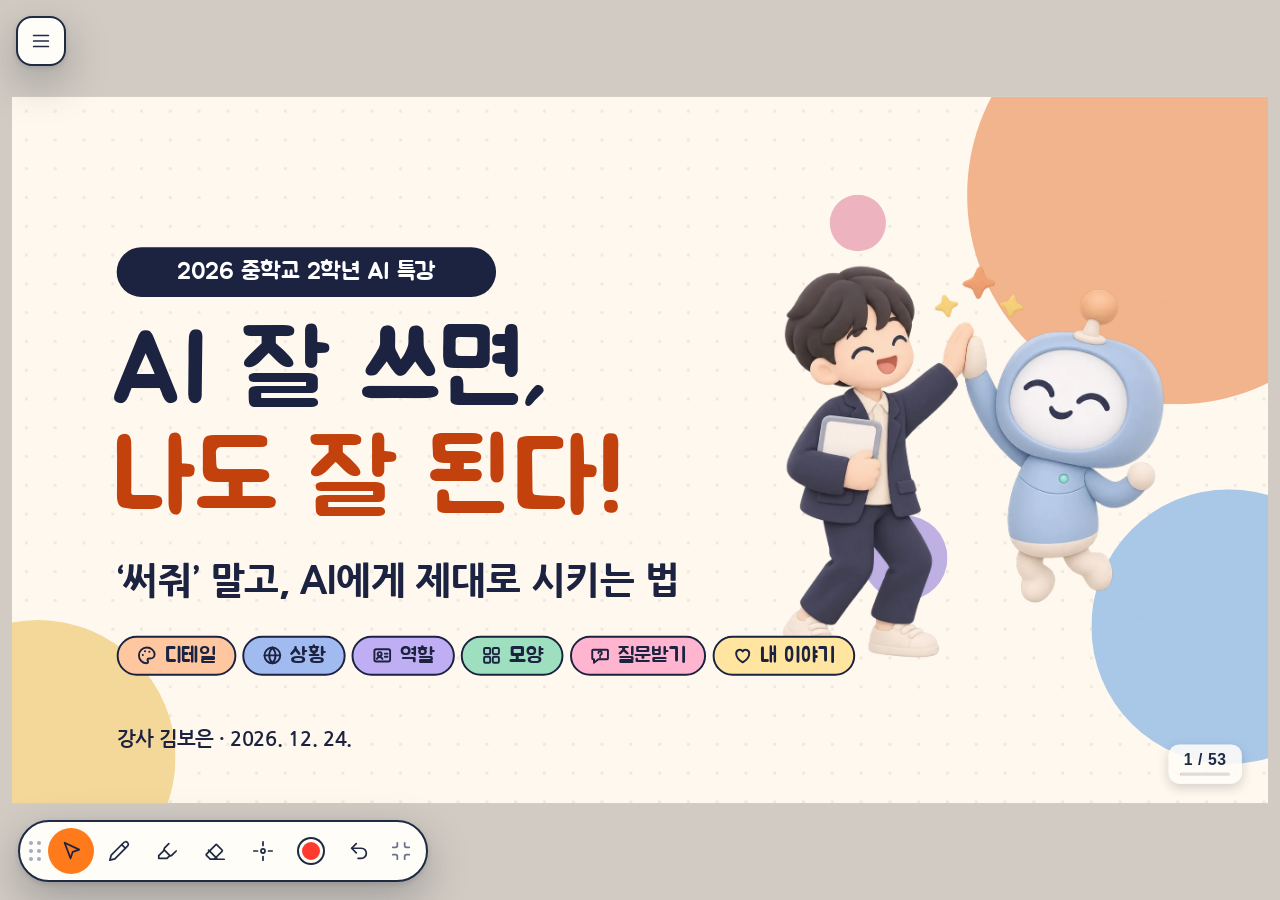
